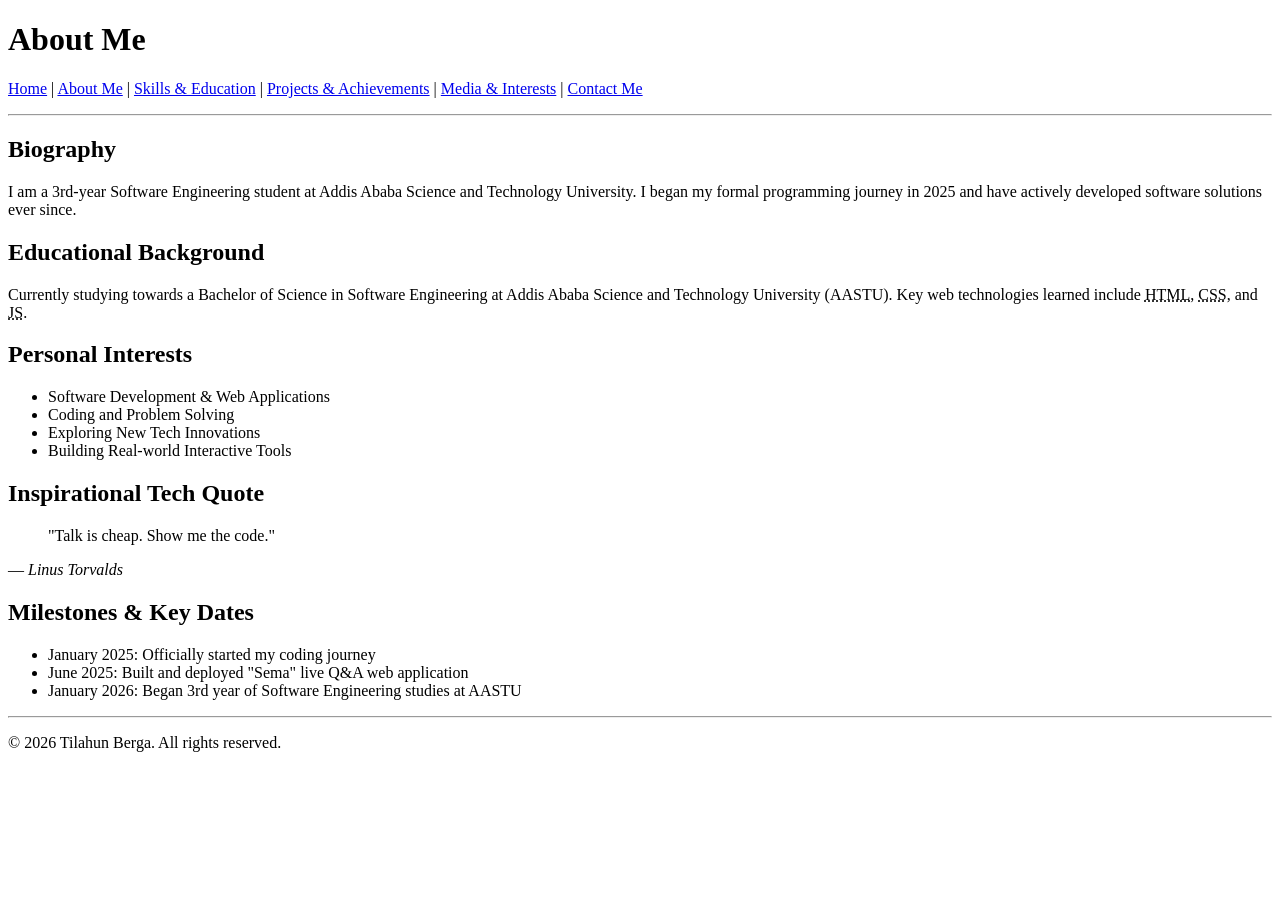
==== about.html @ 258931a9 "initial project upload" ====
<!DOCTYPE html>
<html lang="en">
<head>
    <meta charset="UTF-8">
    <meta name="viewport" content="width=device-width, initial-scale=1.0">
    <title>About Me - Tilahun Berga</title>
</head>
<body>
    <header>
        <h1>About Me</h1>
        <nav>
            <p>
                <a href="index.html">Home</a> |
                <a href="about.html">About Me</a> |
                <a href="skills.html">Skills &amp; Education</a> |
                <a href="projects.html">Projects &amp; Achievements</a> |
                <a href="media.html">Media &amp; Interests</a> |
                <a href="contact.html">Contact Me</a>
            </p>
        </nav>
    </header>

    <hr>

    <main>
        <article>
            <h2>Biography</h2>
            <p>I am a 3rd-year Software Engineering student at Addis Ababa Science and Technology University. I began my formal programming journey in <time datetime="2025">2025</time> and have actively developed software solutions ever since.</p>
        </article>

        <section>
            <h2>Educational Background</h2>
            <p>Currently studying towards a Bachelor of Science in Software Engineering at Addis Ababa Science and Technology University (AASTU). Key web technologies learned include <abbr title="HyperText Markup Language">HTML</abbr>, <abbr title="Cascading Style Sheets">CSS</abbr>, and <abbr title="JavaScript">JS</abbr>.</p>
        </section>

        <section>
            <h2>Personal Interests</h2>
            <ul>
                <li>Software Development &amp; Web Applications</li>
                <li>Coding and Problem Solving</li>
                <li>Exploring New Tech Innovations</li>
                <li>Building Real-world Interactive Tools</li>
            </ul>
        </section>

        <section>
            <h2>Inspirational Tech Quote</h2>
            <blockquote cite="https://www.brainyquote.com">
                "Talk is cheap. Show me the code."
            </blockquote>
            <p>— <cite>Linus Torvalds</cite></p>
        </section>

        <section>
            <h2>Milestones &amp; Key Dates</h2>
            <ul>
                <li><time datetime="2025-01-01">January 2025</time>: Officially started my coding journey</li>
                <li><time datetime="2025-06-15">June 2025</time>: Built and deployed "Sema" live Q&amp;A web application</li>
                <li><time datetime="2026-01-10">January 2026</time>: Began 3rd year of Software Engineering studies at AASTU</li>
            </ul>
        </section>
    </main>

    <hr>

    <footer>
        <p>&copy; 2026 Tilahun Berga. All rights reserved.</p>
    </footer>
</body>
</html>
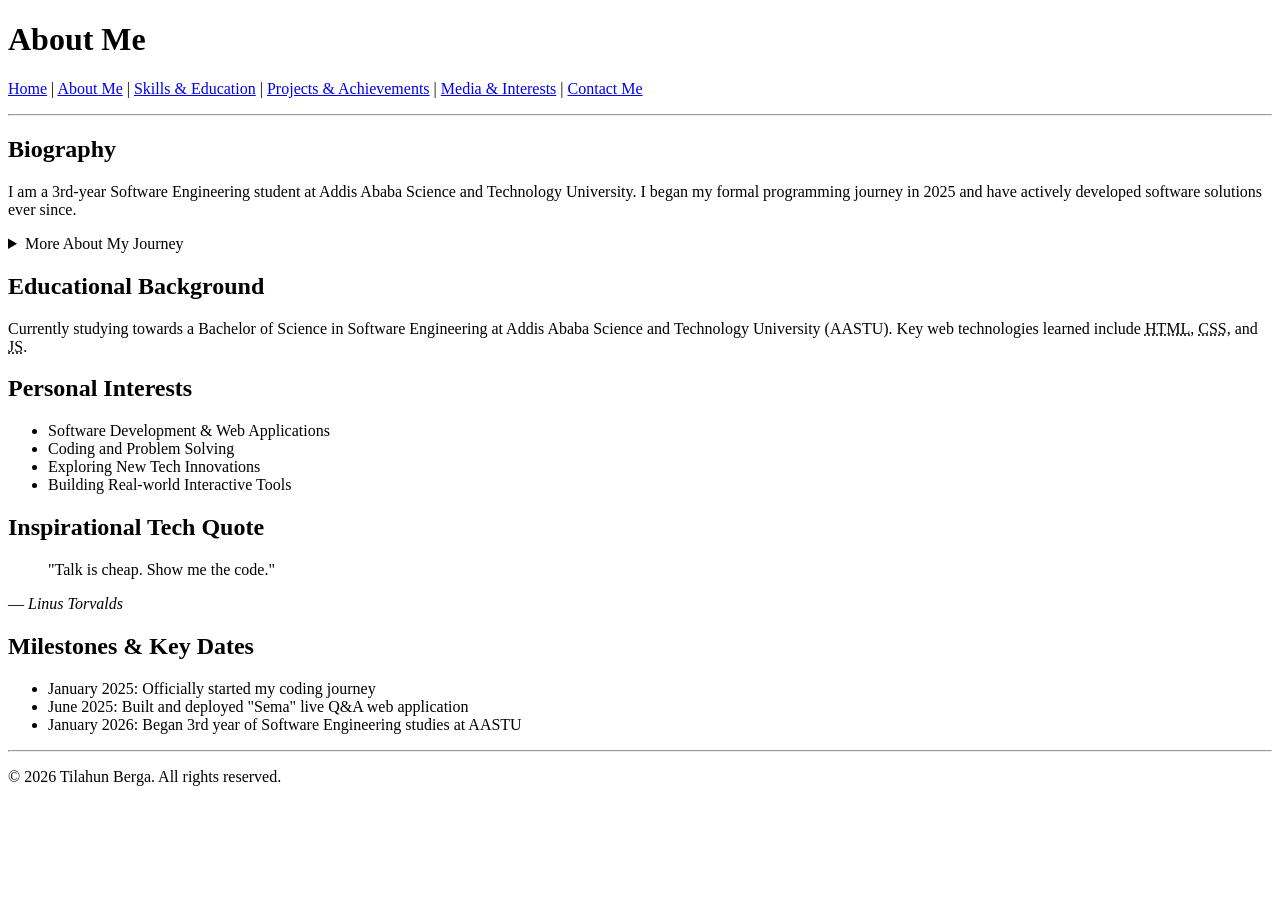
==== commit 3adc4bb0: "added the expandable part that reads more about my journey" ====
--- a/about.html
+++ b/about.html
@@ -26,6 +26,12 @@
         <article>
             <h2>Biography</h2>
             <p>I am a 3rd-year Software Engineering student at Addis Ababa Science and Technology University. I began my formal programming journey in <time datetime="2025">2025</time> and have actively developed software solutions ever since.</p>
+        
+        <details>
+            <summary>More About My Journey</summary>
+            <p>Throughout my academic career, I have been passionate about creating innovative software solutions that address real-world problems. My dedication to continuous learning and improvement has led me to explore various programming paradigms and technologies.</p>
+        </details>
+        
         </article>
 
         <section>
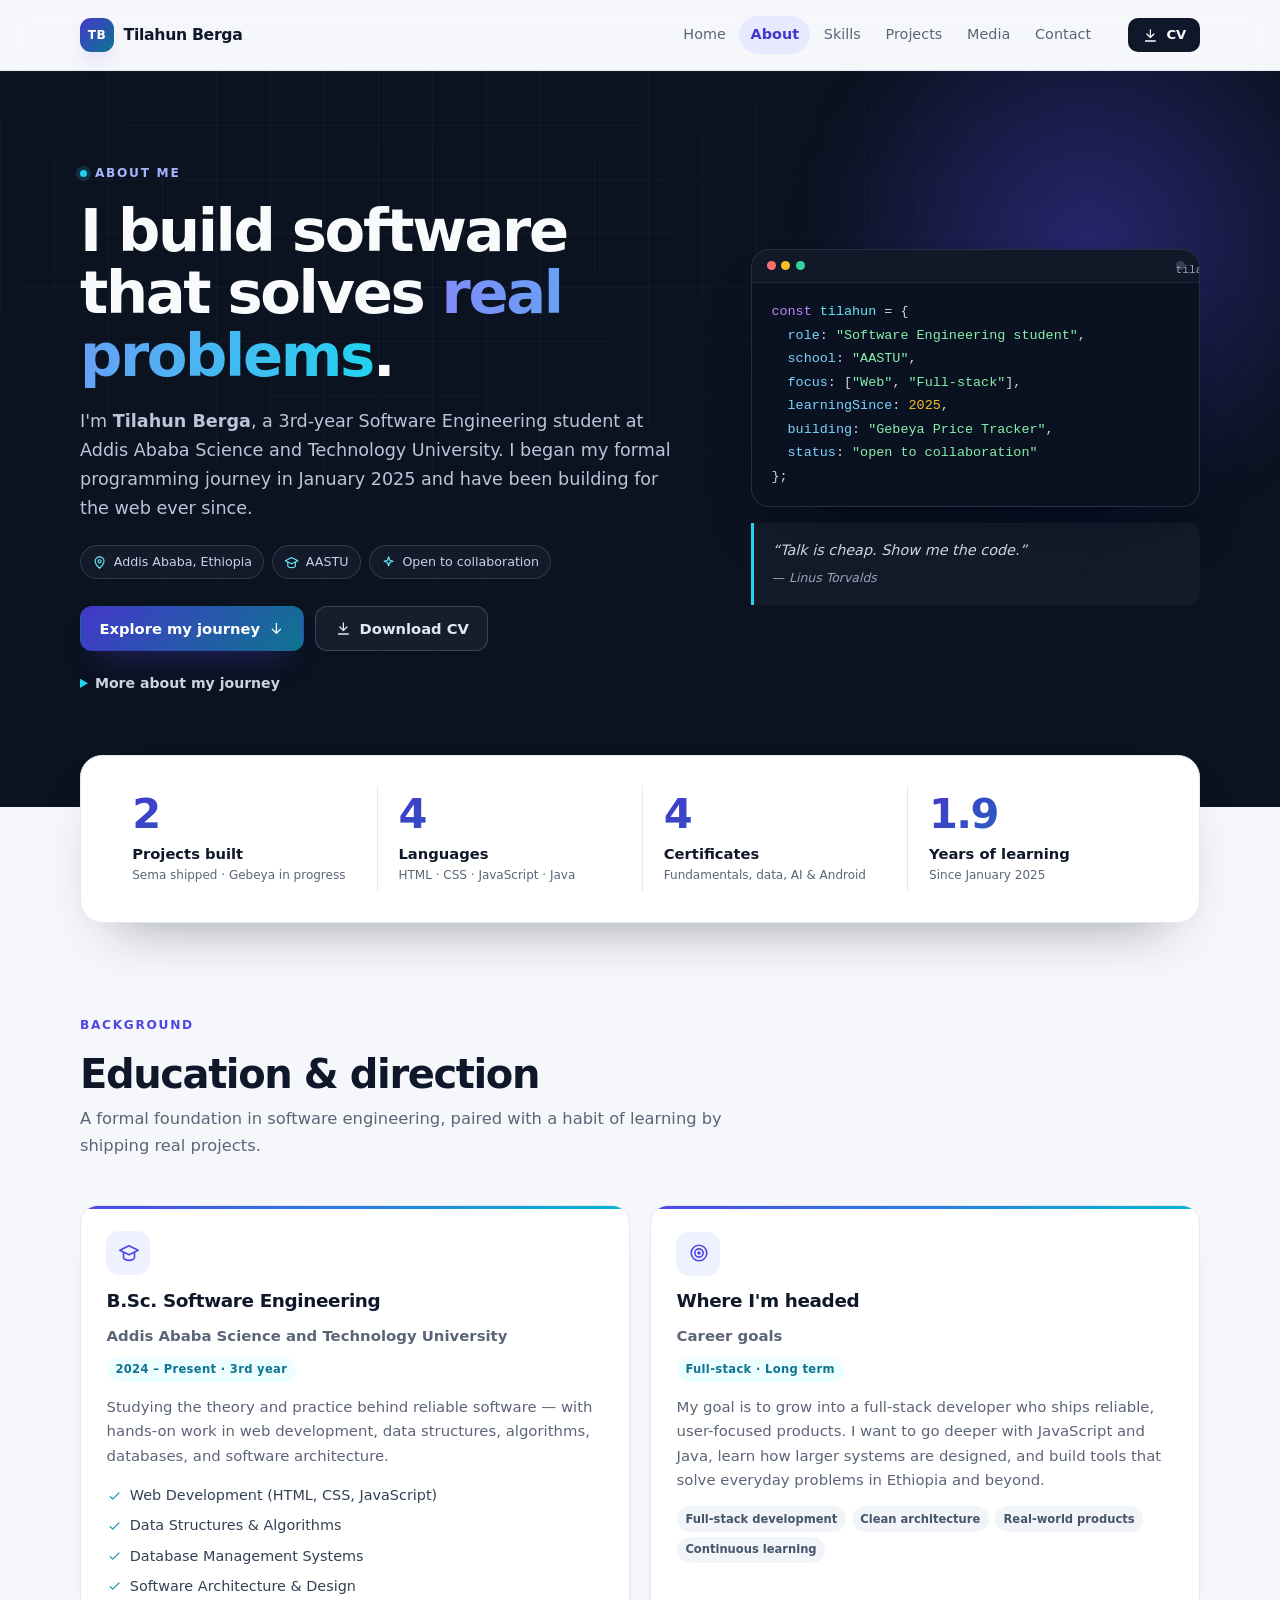
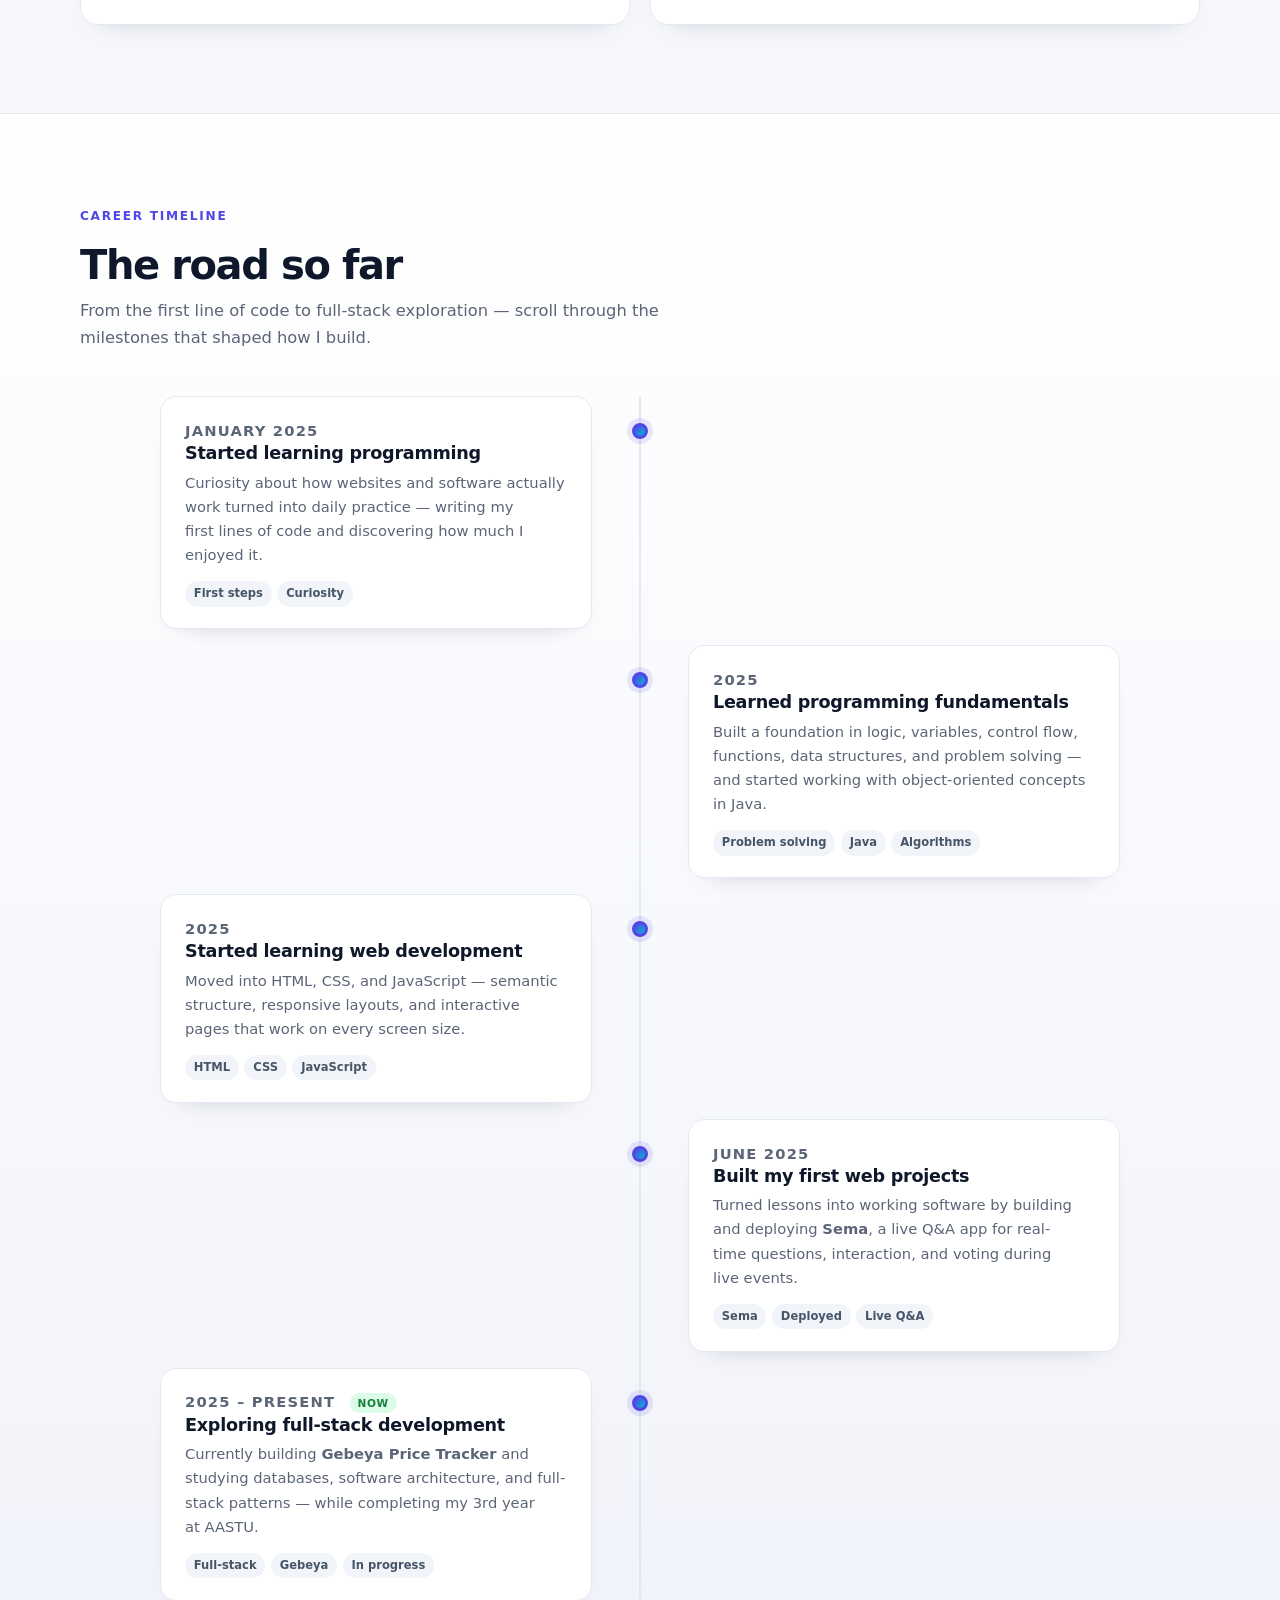
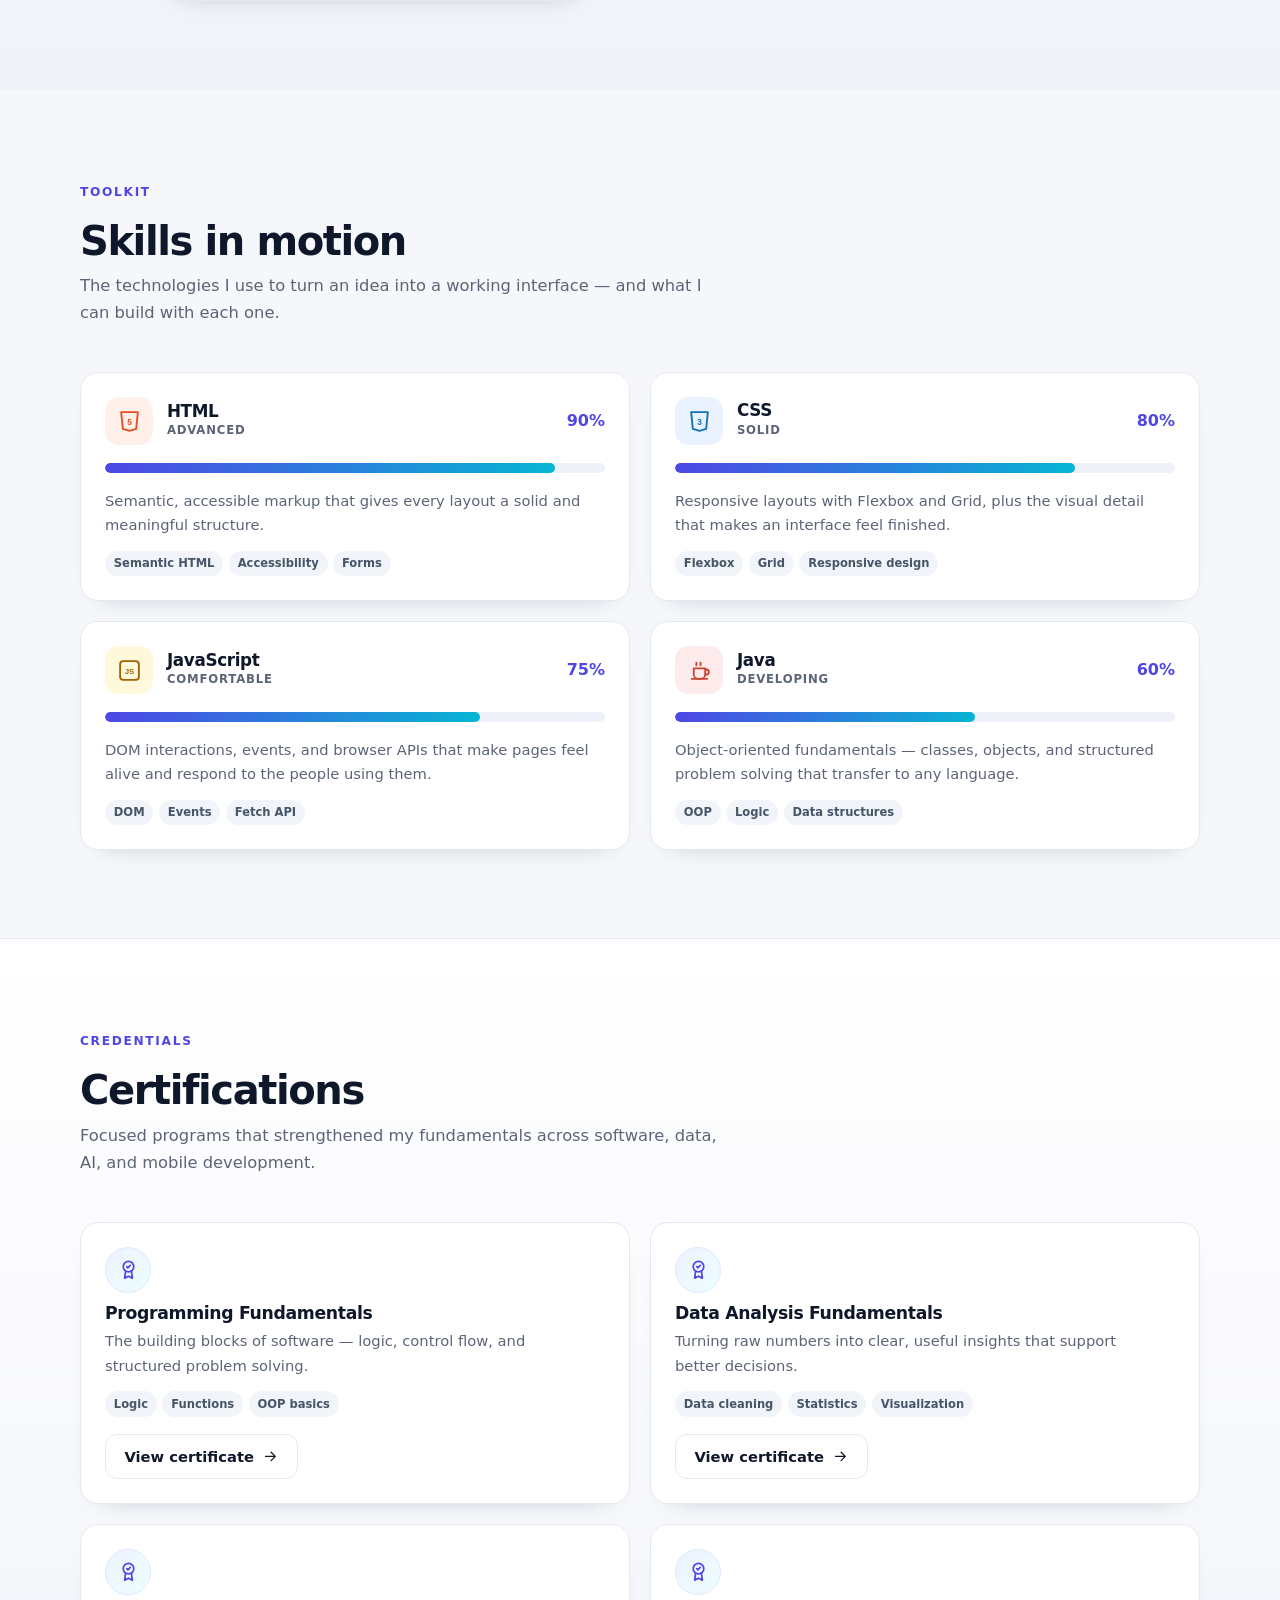
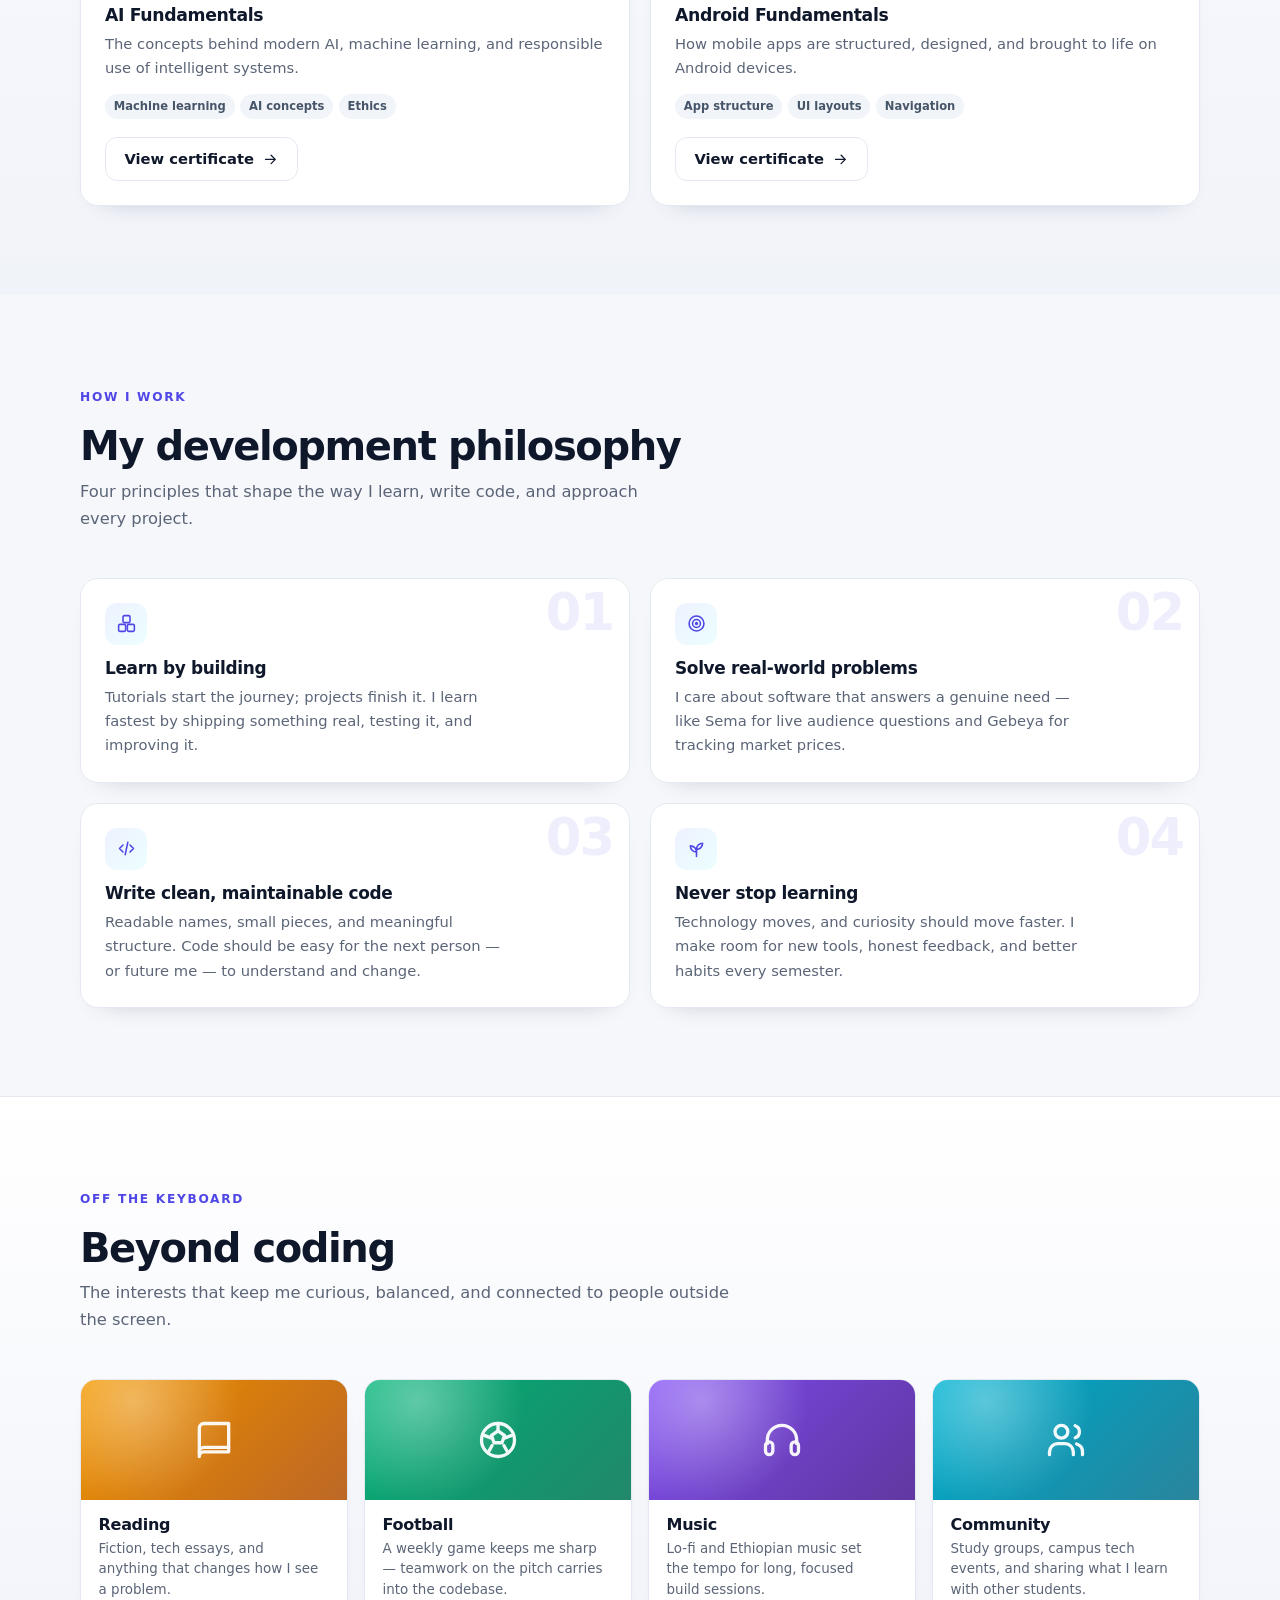
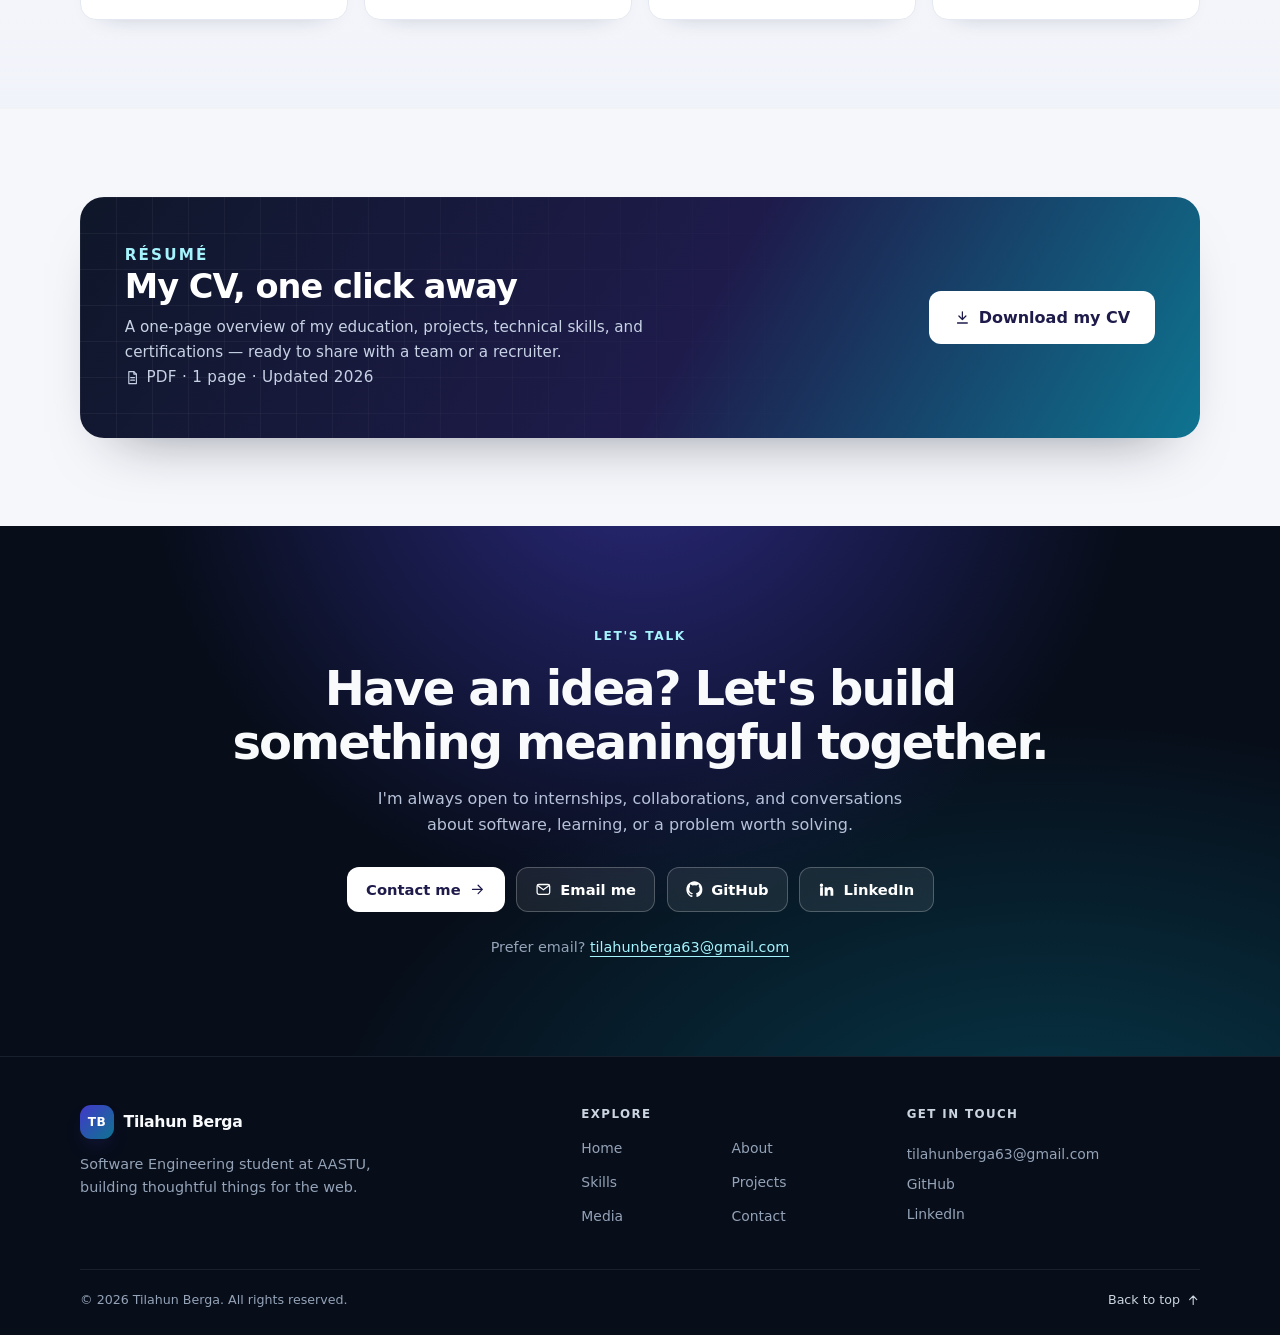
==== commit 76e32e44: "added the download resume" ====
--- a/about.html
+++ b/about.html
@@ -3,74 +3,864 @@
 <head>
     <meta charset="UTF-8">
     <meta name="viewport" content="width=device-width, initial-scale=1.0">
+    <meta name="description" content="About Tilahun Berga — a 3rd-year Software Engineering student at AASTU, web developer, and builder of practical software.">
+    <meta name="theme-color" content="#0b1220">
     <title>About Me - Tilahun Berga</title>
+    <link rel="icon" type="image/jpeg" href="favicon.jpg">
+    <link rel="stylesheet" href="about.css">
+    <script>document.documentElement.classList.add("js");</script>
+    <script src="about.js" defer></script>
 </head>
-<body>
-    <header>
-        <h1>About Me</h1>
-        <nav>
-            <p>
-                <a href="index.html">Home</a> |
-                <a href="about.html">About Me</a> |
-                <a href="skills.html">Skills &amp; Education</a> |
-                <a href="projects.html">Projects &amp; Achievements</a> |
-                <a href="media.html">Media &amp; Interests</a> |
-                <a href="contact.html">Contact Me</a>
+<body id="top">
+    <a class="skip-link" href="#main">Skip to content</a>
+
+    <!-- Icon sprite: keeps the page fast and works offline -->
+    <svg class="svg-sprite" aria-hidden="true" focusable="false" xmlns="http://www.w3.org/2000/svg">
+        <symbol id="i-arrow-right" viewBox="0 0 24 24"><path d="M5 12h14M13 6l6 6-6 6"/></symbol>
+        <symbol id="i-arrow-down" viewBox="0 0 24 24"><path d="M12 5v14M6 13l6 6 6-6"/></symbol>
+        <symbol id="i-arrow-up" viewBox="0 0 24 24"><path d="M12 19V5M6 11l6-6 6 6"/></symbol>
+        <symbol id="i-download" viewBox="0 0 24 24"><path d="M12 4v11M7 10l5 5 5-5M5 20h14"/></symbol>
+        <symbol id="i-close" viewBox="0 0 24 24"><path d="M6 6l12 12M18 6 6 18"/></symbol>
+        <symbol id="i-check" viewBox="0 0 24 24"><path d="m5 12 4 4L19 6"/></symbol>
+        <symbol id="i-pin" viewBox="0 0 24 24"><path d="M12 21s7-6 7-11a7 7 0 1 0-14 0c0 5 7 11 7 11Z"/><circle cx="12" cy="10" r="2.5"/></symbol>
+        <symbol id="i-cap" viewBox="0 0 24 24"><path d="m2 9 10-5 10 5-10 5L2 9Z"/><path d="M6 11.5V17c0 1.5 2.7 3 6 3s6-1.5 6-3v-5.5"/></symbol>
+        <symbol id="i-spark" viewBox="0 0 24 24"><path d="m12 3 1.8 5.2L19 10l-5.2 1.8L12 17l-1.8-5.2L5 10l5.2-1.8L12 3Z"/></symbol>
+        <symbol id="i-blocks" viewBox="0 0 24 24"><rect x="3" y="13" width="8" height="8" rx="1.5"/><rect x="13" y="13" width="8" height="8" rx="1.5"/><rect x="8" y="3" width="8" height="8" rx="1.5"/></symbol>
+        <symbol id="i-target" viewBox="0 0 24 24"><circle cx="12" cy="12" r="8.5"/><circle cx="12" cy="12" r="4.5"/><circle cx="12" cy="12" r="1" fill="currentColor"/></symbol>
+        <symbol id="i-code" viewBox="0 0 24 24"><path d="m8 8-4 4 4 4M16 8l4 4-4 4M13.5 5l-3 14"/></symbol>
+        <symbol id="i-sprout" viewBox="0 0 24 24"><path d="M12 21v-8"/><path d="M12 13c0-4 3-7 7-7 0 4-3 7-7 7Z"/><path d="M12 16C8 16 5 13 5 9c4 0 7 3 7 7Z"/></symbol>
+        <symbol id="i-seal" viewBox="0 0 24 24"><circle cx="12" cy="9" r="5.5"/><path d="m9 13.5-1 7.5 4-2 4 2-1-7.5"/><path d="m10.2 9 1.2 1.2 2.4-2.4"/></symbol>
+        <symbol id="i-mail" viewBox="0 0 24 24"><rect x="3" y="5" width="18" height="14" rx="2.5"/><path d="m3.8 6.5 8.2 6 8.2-6"/></symbol>
+        <symbol id="i-file" viewBox="0 0 24 24"><path d="M6 2.5h8l4 4V21.5H6V2.5Z"/><path d="M14 2.5v4h4"/><path d="M9 12h6M9 16h6"/></symbol>
+        <symbol id="i-external" viewBox="0 0 24 24"><path d="M14 3h7v7M21 3l-9 9"/><path d="M19 14v5a2 2 0 0 1-2 2H5a2 2 0 0 1-2-2V7a2 2 0 0 1 2-2h5"/></symbol>
+        <symbol id="i-github" viewBox="0 0 24 24"><path fill="currentColor" stroke="none" d="M12 .5C5.73.5.5 5.73.5 12c0 5.08 3.29 9.39 7.86 10.91.58.11.79-.25.79-.56 0-.28-.01-1.02-.02-2-3.2.7-3.88-1.54-3.88-1.54-.53-1.34-1.29-1.7-1.29-1.7-1.05-.72.08-.7.08-.7 1.17.08 1.78 1.2 1.78 1.2 1.03 1.77 2.7 1.26 3.36.96.1-.75.4-1.26.73-1.55-2.55-.29-5.23-1.28-5.23-5.7 0-1.26.45-2.29 1.19-3.1-.12-.29-.52-1.46.11-3.05 0 0 .97-.31 3.18 1.18a11.1 11.1 0 0 1 5.8 0c2.2-1.49 3.17-1.18 3.17-1.18.63 1.59.23 2.76.11 3.05.74.81 1.19 1.84 1.19 3.1 0 4.43-2.69 5.4-5.25 5.69.41.36.78 1.06.78 2.14 0 1.55-.01 2.79-.01 3.17 0 .31.21.68.8.56A11.51 11.51 0 0 0 23.5 12C23.5 5.73 18.27.5 12 .5Z"/></symbol>
+        <symbol id="i-linkedin" viewBox="0 0 24 24"><path fill="currentColor" stroke="none" d="M4.98 3.5a2.5 2.5 0 1 1 0 5 2.5 2.5 0 0 1 0-5ZM3 9h4v12H3V9Zm6.5 0h3.8v1.65h.05c.53-.95 1.83-1.95 3.76-1.95 4.02 0 4.76 2.5 4.76 5.76V21h-4v-5.5c0-1.31-.02-3-1.9-3-1.9 0-2.19 1.43-2.19 2.9V21H9.5V9Z"/></symbol>
+        <symbol id="i-html" viewBox="0 0 24 24"><path d="M4 3h16l-1.6 16L12 21l-6.4-2L4 3Z"/><text x="12" y="15.5" text-anchor="middle" font-family="Segoe UI, Arial, sans-serif" font-size="8" font-weight="700" fill="currentColor" stroke="none">5</text></symbol>
+        <symbol id="i-css" viewBox="0 0 24 24"><path d="M4 3h16l-1.6 16L12 21l-6.4-2L4 3Z"/><text x="12" y="15.5" text-anchor="middle" font-family="Segoe UI, Arial, sans-serif" font-size="8" font-weight="700" fill="currentColor" stroke="none">3</text></symbol>
+        <symbol id="i-js" viewBox="0 0 24 24"><rect x="3" y="3" width="18" height="18" rx="3"/><text x="12" y="15.8" text-anchor="middle" font-family="Segoe UI, Arial, sans-serif" font-size="7.5" font-weight="700" fill="currentColor" stroke="none">JS</text></symbol>
+        <symbol id="i-java" viewBox="0 0 24 24"><path d="M6.5 10h11v5.5a4.5 4.5 0 0 1-4.5 4.5h-2a4.5 4.5 0 0 1-4.5-4.5V10Z"/><path d="M17.5 11h1a2.5 2.5 0 0 1 0 5h-1"/><path d="M9 7c-.6-.9.6-1.4 0-2.5M13 7c-.6-.9.6-1.4 0-2.5"/><path d="M4.5 20h15"/></symbol>
+        <symbol id="i-book" viewBox="0 0 24 24"><path d="M4 5.5A2.5 2.5 0 0 1 6.5 3H20v15.5H6.5A2.5 2.5 0 0 0 4 21V5.5Z"/><path d="M4 18.5A2.5 2.5 0 0 1 6.5 16H20"/></symbol>
+        <symbol id="i-ball" viewBox="0 0 24 24"><circle cx="12" cy="12" r="9"/><path d="m12 7 3.5 2.5-1.3 4h-4.4l-1.3-4L12 7Z"/><path d="M12 3v4M4.5 9.5 8.5 11M19.5 9.5 15.5 11M6.5 19l2.3-4M17.5 19l-2.3-4"/></symbol>
+        <symbol id="i-music" viewBox="0 0 24 24"><path d="M4 14v-2a8 8 0 0 1 16 0v2"/><rect x="3" y="13" width="4" height="7" rx="2"/><rect x="17" y="13" width="4" height="7" rx="2"/></symbol>
+        <symbol id="i-users" viewBox="0 0 24 24"><path d="M16 20v-1.5A4.5 4.5 0 0 0 11.5 14h-4A4.5 4.5 0 0 0 3 18.5V20"/><circle cx="9.5" cy="7.5" r="3.5"/><path d="M17 4.2a3.5 3.5 0 0 1 0 6.6M21 20v-1.5a4.5 4.5 0 0 0-3.2-4.3"/></symbol>
+    </svg>
+
+    <header class="site-header">
+        <div class="shell header-bar">
+            <a class="brand" href="index.html" aria-label="Tilahun Berga — home">
+                <span class="brand-mark" aria-hidden="true">TB</span>
+                <span class="brand-text">Tilahun Berga</span>
+            </a>
+
+            <nav class="site-nav" aria-label="Main navigation">
+                <ul>
+                    <li><a href="index.html">Home</a></li>
+                    <li><a href="about.html" aria-current="page">About</a></li>
+                    <li><a href="skills.html">Skills</a></li>
+                    <li><a href="projects.html">Projects</a></li>
+                    <li><a href="media.html">Media</a></li>
+                    <li><a href="contact.html">Contact</a></li>
+                </ul>
+            </nav>
+
+            <a class="btn btn-dark btn-sm header-cta" href="docs/Tilahun_Berga_CV.pdf" download="Tilahun_Berga_CV.pdf">
+                <svg class="icon" aria-hidden="true"><use href="#i-download"></use></svg>
+                CV
+            </a>
+        </div>
+    </header>
+
+    <main id="main">
+        <!-- ==================================================================
+             1. Hero / introduction
+             ================================================================== -->
+        <section class="hero" aria-labelledby="about-title">
+            <div class="shell hero-grid">
+                <div class="hero-copy">
+                    <p class="eyebrow"><span class="eyebrow-dot" aria-hidden="true"></span> About me</p>
+                    <h1 id="about-title">I build software that solves <span class="text-gradient">real problems</span>.</h1>
+                    <p class="hero-lede">
+                        I'm <strong>Tilahun Berga</strong>, a 3rd-year Software Engineering student at
+                        Addis Ababa Science and Technology University. I began my formal programming
+                        journey in <time datetime="2025-01">January 2025</time> and have been building
+                        for the web ever since.
+                    </p>
+
+                    <ul class="hero-meta">
+                        <li><svg class="icon" aria-hidden="true"><use href="#i-pin"></use></svg> Addis Ababa, Ethiopia</li>
+                        <li><svg class="icon" aria-hidden="true"><use href="#i-cap"></use></svg> AASTU</li>
+                        <li><svg class="icon" aria-hidden="true"><use href="#i-spark"></use></svg> Open to collaboration</li>
+                    </ul>
+
+                    <div class="hero-actions">
+                        <a class="btn btn-primary" href="#journey">
+                            Explore my journey
+                            <svg class="icon" aria-hidden="true"><use href="#i-arrow-down"></use></svg>
+                        </a>
+                        <a class="btn btn-ghost" href="docs/Tilahun_Berga_CV.pdf" download="Tilahun_Berga_CV.pdf">
+                            <svg class="icon" aria-hidden="true"><use href="#i-download"></use></svg>
+                            Download CV
+                        </a>
+                    </div>
+
+                    <details class="bio-more">
+                        <summary>More about my journey</summary>
+                        <p>
+                            Throughout my academic career, I have been passionate about creating
+                            innovative software solutions that address real-world problems. My
+                            dedication to continuous learning has led me to explore different
+                            programming paradigms, web technologies, and ways of turning ideas into
+                            working products.
+                        </p>
+                    </details>
+                </div>
+
+                <aside class="hero-card" aria-label="Quick developer profile">
+                    <div class="code-window">
+                        <div class="code-bar" aria-hidden="true">
+                            <span></span><span></span><span></span>
+                            <span class="code-file">tilahun.dev</span>
+                        </div>
+                        <pre class="code" aria-label="Developer profile written as code"><code><span class="c-key">const</span> <span class="c-var">tilahun</span> = {
+  <span class="c-prop">role</span>: <span class="c-str">"Software Engineering student"</span>,
+  <span class="c-prop">school</span>: <span class="c-str">"AASTU"</span>,
+  <span class="c-prop">focus</span>: [<span class="c-str">"Web"</span>, <span class="c-str">"Full-stack"</span>],
+  <span class="c-prop">learningSince</span>: <span class="c-num">2025</span>,
+  <span class="c-prop">building</span>: <span class="c-str">"Gebeya Price Tracker"</span>,
+  <span class="c-prop">status</span>: <span class="c-str">"open to collaboration"</span>
+};</code></pre>
+                    </div>
+
+                    <blockquote class="hero-quote">
+                        <p>“Talk is cheap. Show me the code.”</p>
+                        <footer>— <cite>Linus Torvalds</cite></footer>
+                    </blockquote>
+                </aside>
+            </div>
+        </section>
+
+        <!-- ==================================================================
+             5. Personal statistics dashboard
+             ================================================================== -->
+        <section class="stats-section" aria-labelledby="stats-title">
+            <div class="shell">
+                <h2 class="sr-only" id="stats-title">Personal statistics</h2>
+                <ul class="stats reveal">
+                    <li class="stat">
+                        <p class="stat-value"><span data-count="2">2</span></p>
+                        <p class="stat-label">Projects built</p>
+                        <p class="stat-note">Sema shipped · Gebeya in progress</p>
+                    </li>
+                    <li class="stat">
+                        <p class="stat-value"><span data-count="4">4</span></p>
+                        <p class="stat-label">Languages</p>
+                        <p class="stat-note">HTML · CSS · JavaScript · Java</p>
+                    </li>
+                    <li class="stat">
+                        <p class="stat-value"><span data-count="4">4</span></p>
+                        <p class="stat-label">Certificates</p>
+                        <p class="stat-note">Fundamentals, data, AI &amp; Android</p>
+                    </li>
+                    <li class="stat">
+                        <p class="stat-value"><span data-count="1.9" data-decimals="1" data-since="2025-01-01">1.9</span></p>
+                        <p class="stat-label">Years of learning</p>
+                        <p class="stat-note">Since January 2025</p>
+                    </li>
+                </ul>
+            </div>
+        </section>
+
+        <!-- ==================================================================
+             Education & career direction
+             ================================================================== -->
+        <section class="section" id="background" aria-labelledby="background-title">
+            <div class="shell">
+                <header class="section-head">
+                    <p class="eyebrow">Background</p>
+                    <h2 id="background-title">Education &amp; direction</h2>
+                    <p class="lede">
+                        A formal foundation in software engineering, paired with a habit of
+                        learning by shipping real projects.
+                    </p>
+                </header>
+
+                <div class="background-grid stagger">
+                    <article class="info-card reveal">
+                        <span class="info-icon" aria-hidden="true">
+                            <svg class="icon"><use href="#i-cap"></use></svg>
+                        </span>
+                        <h3>B.Sc. Software Engineering</h3>
+                        <p class="info-sub">Addis Ababa Science and Technology University</p>
+                        <span class="info-dates">2024 – Present · 3rd year</span>
+                        <p>
+                            Studying the theory and practice behind reliable software — with
+                            hands-on work in web development, data structures, algorithms,
+                            databases, and software architecture.
+                        </p>
+                        <ul class="info-list">
+                            <li><svg class="icon" aria-hidden="true"><use href="#i-check"></use></svg> Web Development (HTML, CSS, JavaScript)</li>
+                            <li><svg class="icon" aria-hidden="true"><use href="#i-check"></use></svg> Data Structures &amp; Algorithms</li>
+                            <li><svg class="icon" aria-hidden="true"><use href="#i-check"></use></svg> Database Management Systems</li>
+                            <li><svg class="icon" aria-hidden="true"><use href="#i-check"></use></svg> Software Architecture &amp; Design</li>
+                        </ul>
+                    </article>
+
+                    <article class="info-card reveal">
+                        <span class="info-icon" aria-hidden="true">
+                            <svg class="icon"><use href="#i-target"></use></svg>
+                        </span>
+                        <h3>Where I'm headed</h3>
+                        <p class="info-sub">Career goals</p>
+                        <span class="info-dates">Full-stack · Long term</span>
+                        <p>
+                            My goal is to grow into a full-stack developer who ships reliable,
+                            user-focused products. I want to go deeper with JavaScript and Java,
+                            learn how larger systems are designed, and build tools that solve
+                            everyday problems in Ethiopia and beyond.
+                        </p>
+                        <ul class="tag-list">
+                            <li>Full-stack development</li>
+                            <li>Clean architecture</li>
+                            <li>Real-world products</li>
+                            <li>Continuous learning</li>
+                        </ul>
+                    </article>
+                </div>
+            </div>
+        </section>
+
+        <!-- ==================================================================
+             2. Interactive career timeline
+             ================================================================== -->
+        <section class="section section-tint" id="journey" aria-labelledby="journey-title">
+            <div class="shell">
+                <header class="section-head">
+                    <p class="eyebrow">Career timeline</p>
+                    <h2 id="journey-title">The road so far</h2>
+                    <p class="lede">
+                        From the first line of code to full-stack exploration — scroll through
+                        the milestones that shaped how I build.
+                    </p>
+                </header>
+
+                <div class="timeline">
+                    <div class="timeline-rail" aria-hidden="true">
+                        <span class="timeline-progress"></span>
+                    </div>
+
+                    <ol class="timeline-list">
+                        <li class="timeline-item reveal">
+                            <span class="timeline-dot" aria-hidden="true"></span>
+                            <div class="timeline-card">
+                                <p class="timeline-date"><time datetime="2025-01">January 2025</time></p>
+                                <h3>Started learning programming</h3>
+                                <p>
+                                    Curiosity about how websites and software actually work turned
+                                    into daily practice — writing my first lines of code and
+                                    discovering how much I enjoyed it.
+                                </p>
+                                <ul class="tag-list">
+                                    <li>First steps</li>
+                                    <li>Curiosity</li>
+                                </ul>
+                            </div>
+                        </li>
+
+                        <li class="timeline-item reveal">
+                            <span class="timeline-dot" aria-hidden="true"></span>
+                            <div class="timeline-card">
+                                <p class="timeline-date"><time datetime="2025">2025</time></p>
+                                <h3>Learned programming fundamentals</h3>
+                                <p>
+                                    Built a foundation in logic, variables, control flow, functions,
+                                    data structures, and problem solving — and started working with
+                                    object-oriented concepts in Java.
+                                </p>
+                                <ul class="tag-list">
+                                    <li>Problem solving</li>
+                                    <li>Java</li>
+                                    <li>Algorithms</li>
+                                </ul>
+                            </div>
+                        </li>
+
+                        <li class="timeline-item reveal">
+                            <span class="timeline-dot" aria-hidden="true"></span>
+                            <div class="timeline-card">
+                                <p class="timeline-date"><time datetime="2025">2025</time></p>
+                                <h3>Started learning web development</h3>
+                                <p>
+                                    Moved into HTML, CSS, and JavaScript — semantic structure,
+                                    responsive layouts, and interactive pages that work on every
+                                    screen size.
+                                </p>
+                                <ul class="tag-list">
+                                    <li>HTML</li>
+                                    <li>CSS</li>
+                                    <li>JavaScript</li>
+                                </ul>
+                            </div>
+                        </li>
+
+                        <li class="timeline-item reveal">
+                            <span class="timeline-dot" aria-hidden="true"></span>
+                            <div class="timeline-card">
+                                <p class="timeline-date"><time datetime="2025-06">June 2025</time></p>
+                                <h3>Built my first web projects</h3>
+                                <p>
+                                    Turned lessons into working software by building and deploying
+                                    <strong>Sema</strong>, a live Q&amp;A app for real-time questions,
+                                    interaction, and voting during live events.
+                                </p>
+                                <ul class="tag-list">
+                                    <li>Sema</li>
+                                    <li>Deployed</li>
+                                    <li>Live Q&amp;A</li>
+                                </ul>
+                            </div>
+                        </li>
+
+                        <li class="timeline-item reveal">
+                            <span class="timeline-dot" aria-hidden="true"></span>
+                            <div class="timeline-card">
+                                <p class="timeline-date">2025 – Present <span class="timeline-badge">Now</span></p>
+                                <h3>Exploring full-stack development</h3>
+                                <p>
+                                    Currently building <strong>Gebeya Price Tracker</strong> and
+                                    studying databases, software architecture, and full-stack
+                                    patterns — while completing my 3rd year at AASTU.
+                                </p>
+                                <ul class="tag-list">
+                                    <li>Full-stack</li>
+                                    <li>Gebeya</li>
+                                    <li>In progress</li>
+                                </ul>
+                            </div>
+                        </li>
+                    </ol>
+                </div>
+            </div>
+        </section>
+
+        <!-- ==================================================================
+             3. Animated skill cards
+             ================================================================== -->
+        <section class="section" id="skills" aria-labelledby="skills-title">
+            <div class="shell">
+                <header class="section-head">
+                    <p class="eyebrow">Toolkit</p>
+                    <h2 id="skills-title">Skills in motion</h2>
+                    <p class="lede">
+                        The technologies I use to turn an idea into a working interface —
+                        and what I can build with each one.
+                    </p>
+                </header>
+
+                <div class="skill-grid stagger">
+                    <article class="skill-card reveal" style="--level: 90%;">
+                        <div class="skill-top">
+                            <span class="skill-icon skill-icon-html" aria-hidden="true">
+                                <svg class="icon"><use href="#i-html"></use></svg>
+                            </span>
+                            <div>
+                                <h3>HTML</h3>
+                                <p class="skill-level">Advanced</p>
+                            </div>
+                            <span class="skill-percent">90%</span>
+                        </div>
+                        <div class="skill-track" role="progressbar" aria-label="HTML proficiency" aria-valuemin="0" aria-valuemax="100" aria-valuenow="90">
+                            <span class="skill-fill"></span>
+                        </div>
+                        <p class="skill-desc">
+                            Semantic, accessible markup that gives every layout a solid and
+                            meaningful structure.
+                        </p>
+                        <ul class="tag-list">
+                            <li>Semantic HTML</li>
+                            <li>Accessibility</li>
+                            <li>Forms</li>
+                        </ul>
+                    </article>
+
+                    <article class="skill-card reveal" style="--level: 80%;">
+                        <div class="skill-top">
+                            <span class="skill-icon skill-icon-css" aria-hidden="true">
+                                <svg class="icon"><use href="#i-css"></use></svg>
+                            </span>
+                            <div>
+                                <h3>CSS</h3>
+                                <p class="skill-level">Solid</p>
+                            </div>
+                            <span class="skill-percent">80%</span>
+                        </div>
+                        <div class="skill-track" role="progressbar" aria-label="CSS proficiency" aria-valuemin="0" aria-valuemax="100" aria-valuenow="80">
+                            <span class="skill-fill"></span>
+                        </div>
+                        <p class="skill-desc">
+                            Responsive layouts with Flexbox and Grid, plus the visual detail that
+                            makes an interface feel finished.
+                        </p>
+                        <ul class="tag-list">
+                            <li>Flexbox</li>
+                            <li>Grid</li>
+                            <li>Responsive design</li>
+                        </ul>
+                    </article>
+
+                    <article class="skill-card reveal" style="--level: 75%;">
+                        <div class="skill-top">
+                            <span class="skill-icon skill-icon-js" aria-hidden="true">
+                                <svg class="icon"><use href="#i-js"></use></svg>
+                            </span>
+                            <div>
+                                <h3>JavaScript</h3>
+                                <p class="skill-level">Comfortable</p>
+                            </div>
+                            <span class="skill-percent">75%</span>
+                        </div>
+                        <div class="skill-track" role="progressbar" aria-label="JavaScript proficiency" aria-valuemin="0" aria-valuemax="100" aria-valuenow="75">
+                            <span class="skill-fill"></span>
+                        </div>
+                        <p class="skill-desc">
+                            DOM interactions, events, and browser APIs that make pages feel alive
+                            and respond to the people using them.
+                        </p>
+                        <ul class="tag-list">
+                            <li>DOM</li>
+                            <li>Events</li>
+                            <li>Fetch API</li>
+                        </ul>
+                    </article>
+
+                    <article class="skill-card reveal" style="--level: 60%;">
+                        <div class="skill-top">
+                            <span class="skill-icon skill-icon-java" aria-hidden="true">
+                                <svg class="icon"><use href="#i-java"></use></svg>
+                            </span>
+                            <div>
+                                <h3>Java</h3>
+                                <p class="skill-level">Developing</p>
+                            </div>
+                            <span class="skill-percent">60%</span>
+                        </div>
+                        <div class="skill-track" role="progressbar" aria-label="Java proficiency" aria-valuemin="0" aria-valuemax="100" aria-valuenow="60">
+                            <span class="skill-fill"></span>
+                        </div>
+                        <p class="skill-desc">
+                            Object-oriented fundamentals — classes, objects, and structured
+                            problem solving that transfer to any language.
+                        </p>
+                        <ul class="tag-list">
+                            <li>OOP</li>
+                            <li>Logic</li>
+                            <li>Data structures</li>
+                        </ul>
+                    </article>
+                </div>
+            </div>
+        </section>
+
+        <!-- ==================================================================
+             4. Certifications showcase
+             ================================================================== -->
+        <section class="section section-tint" id="certifications" aria-labelledby="certifications-title">
+            <div class="shell">
+                <header class="section-head">
+                    <p class="eyebrow">Credentials</p>
+                    <h2 id="certifications-title">Certifications</h2>
+                    <p class="lede">
+                        Focused programs that strengthened my fundamentals across software,
+                        data, AI, and mobile development.
+                    </p>
+                </header>
+
+                <!-- Tip: to link a real PDF, add data-pdf="certificates/your-file.pdf" to a button below. -->
+                <div class="cert-grid stagger">
+                    <article class="cert-card reveal">
+                        <span class="cert-icon" aria-hidden="true">
+                            <svg class="icon"><use href="#i-seal"></use></svg>
+                        </span>
+                        <h3>Programming Fundamentals</h3>
+                        <p>The building blocks of software — logic, control flow, and structured problem solving.</p>
+                        <ul class="tag-list">
+                            <li>Logic</li>
+                            <li>Functions</li>
+                            <li>OOP basics</li>
+                        </ul>
+                        <button class="btn btn-outline cert-btn" type="button" data-cert="cert-programming" aria-haspopup="dialog" aria-controls="cert-dialog">
+                            View certificate
+                            <svg class="icon" aria-hidden="true"><use href="#i-arrow-right"></use></svg>
+                        </button>
+                    </article>
+
+                    <article class="cert-card reveal">
+                        <span class="cert-icon" aria-hidden="true">
+                            <svg class="icon"><use href="#i-seal"></use></svg>
+                        </span>
+                        <h3>Data Analysis Fundamentals</h3>
+                        <p>Turning raw numbers into clear, useful insights that support better decisions.</p>
+                        <ul class="tag-list">
+                            <li>Data cleaning</li>
+                            <li>Statistics</li>
+                            <li>Visualization</li>
+                        </ul>
+                        <button class="btn btn-outline cert-btn" type="button" data-cert="cert-data" aria-haspopup="dialog" aria-controls="cert-dialog">
+                            View certificate
+                            <svg class="icon" aria-hidden="true"><use href="#i-arrow-right"></use></svg>
+                        </button>
+                    </article>
+
+                    <article class="cert-card reveal">
+                        <span class="cert-icon" aria-hidden="true">
+                            <svg class="icon"><use href="#i-seal"></use></svg>
+                        </span>
+                        <h3>AI Fundamentals</h3>
+                        <p>The concepts behind modern AI, machine learning, and responsible use of intelligent systems.</p>
+                        <ul class="tag-list">
+                            <li>Machine learning</li>
+                            <li>AI concepts</li>
+                            <li>Ethics</li>
+                        </ul>
+                        <button class="btn btn-outline cert-btn" type="button" data-cert="cert-ai" aria-haspopup="dialog" aria-controls="cert-dialog">
+                            View certificate
+                            <svg class="icon" aria-hidden="true"><use href="#i-arrow-right"></use></svg>
+                        </button>
+                    </article>
+
+                    <article class="cert-card reveal">
+                        <span class="cert-icon" aria-hidden="true">
+                            <svg class="icon"><use href="#i-seal"></use></svg>
+                        </span>
+                        <h3>Android Fundamentals</h3>
+                        <p>How mobile apps are structured, designed, and brought to life on Android devices.</p>
+                        <ul class="tag-list">
+                            <li>App structure</li>
+                            <li>UI layouts</li>
+                            <li>Navigation</li>
+                        </ul>
+                        <button class="btn btn-outline cert-btn" type="button" data-cert="cert-android" aria-haspopup="dialog" aria-controls="cert-dialog">
+                            View certificate
+                            <svg class="icon" aria-hidden="true"><use href="#i-arrow-right"></use></svg>
+                        </button>
+                    </article>
+                </div>
+            </div>
+        </section>
+
+        <!-- ==================================================================
+             5. Development philosophy
+             ================================================================== -->
+        <section class="section" id="philosophy" aria-labelledby="philosophy-title">
+            <div class="shell">
+                <header class="section-head">
+                    <p class="eyebrow">How I work</p>
+                    <h2 id="philosophy-title">My development philosophy</h2>
+                    <p class="lede">
+                        Four principles that shape the way I learn, write code, and approach
+                        every project.
+                    </p>
+                </header>
+
+                <div class="philosophy-grid stagger">
+                    <article class="principle reveal">
+                        <span class="principle-num" aria-hidden="true">01</span>
+                        <span class="principle-icon" aria-hidden="true">
+                            <svg class="icon"><use href="#i-blocks"></use></svg>
+                        </span>
+                        <h3>Learn by building</h3>
+                        <p>
+                            Tutorials start the journey; projects finish it. I learn fastest by
+                            shipping something real, testing it, and improving it.
+                        </p>
+                    </article>
+
+                    <article class="principle reveal">
+                        <span class="principle-num" aria-hidden="true">02</span>
+                        <span class="principle-icon" aria-hidden="true">
+                            <svg class="icon"><use href="#i-target"></use></svg>
+                        </span>
+                        <h3>Solve real-world problems</h3>
+                        <p>
+                            I care about software that answers a genuine need — like Sema for
+                            live audience questions and Gebeya for tracking market prices.
+                        </p>
+                    </article>
+
+                    <article class="principle reveal">
+                        <span class="principle-num" aria-hidden="true">03</span>
+                        <span class="principle-icon" aria-hidden="true">
+                            <svg class="icon"><use href="#i-code"></use></svg>
+                        </span>
+                        <h3>Write clean, maintainable code</h3>
+                        <p>
+                            Readable names, small pieces, and meaningful structure. Code should
+                            be easy for the next person — or future me — to understand and change.
+                        </p>
+                    </article>
+
+                    <article class="principle reveal">
+                        <span class="principle-num" aria-hidden="true">04</span>
+                        <span class="principle-icon" aria-hidden="true">
+                            <svg class="icon"><use href="#i-sprout"></use></svg>
+                        </span>
+                        <h3>Never stop learning</h3>
+                        <p>
+                            Technology moves, and curiosity should move faster. I make room for
+                            new tools, honest feedback, and better habits every semester.
+                        </p>
+                    </article>
+                </div>
+            </div>
+        </section>
+
+        <!-- ==================================================================
+             6. Beyond coding
+             ================================================================== -->
+        <section class="section section-tint" id="beyond" aria-labelledby="beyond-title">
+            <div class="shell">
+                <header class="section-head">
+                    <p class="eyebrow">Off the keyboard</p>
+                    <h2 id="beyond-title">Beyond coding</h2>
+                    <p class="lede">
+                        The interests that keep me curious, balanced, and connected to people
+                        outside the screen.
+                    </p>
+                </header>
+
+                <!-- Replace these four cards with your own hobbies and photos whenever you like. -->
+                <div class="hobby-grid stagger">
+                    <article class="hobby-card reveal">
+                        <div class="hobby-art art-read" aria-hidden="true">
+                            <svg class="icon"><use href="#i-book"></use></svg>
+                        </div>
+                        <div class="hobby-body">
+                            <h3>Reading</h3>
+                            <p>Fiction, tech essays, and anything that changes how I see a problem.</p>
+                        </div>
+                    </article>
+
+                    <article class="hobby-card reveal">
+                        <div class="hobby-art art-football" aria-hidden="true">
+                            <svg class="icon"><use href="#i-ball"></use></svg>
+                        </div>
+                        <div class="hobby-body">
+                            <h3>Football</h3>
+                            <p>A weekly game keeps me sharp — teamwork on the pitch carries into the codebase.</p>
+                        </div>
+                    </article>
+
+                    <article class="hobby-card reveal">
+                        <div class="hobby-art art-music" aria-hidden="true">
+                            <svg class="icon"><use href="#i-music"></use></svg>
+                        </div>
+                        <div class="hobby-body">
+                            <h3>Music</h3>
+                            <p>Lo-fi and Ethiopian music set the tempo for long, focused build sessions.</p>
+                        </div>
+                    </article>
+
+                    <article class="hobby-card reveal">
+                        <div class="hobby-art art-community" aria-hidden="true">
+                            <svg class="icon"><use href="#i-users"></use></svg>
+                        </div>
+                        <div class="hobby-body">
+                            <h3>Community</h3>
+                            <p>Study groups, campus tech events, and sharing what I learn with other students.</p>
+                        </div>
+                    </article>
+                </div>
+            </div>
+        </section>
+
+        <!-- ==================================================================
+             7. Download my CV
+             ================================================================== -->
+        <section class="section" aria-labelledby="cv-title">
+            <div class="shell">
+                <div class="cv-panel reveal">
+                    <div class="cv-copy">
+                        <p class="eyebrow">Résumé</p>
+                        <h2 id="cv-title">My CV, one click away</h2>
+                        <p>
+                            A one-page overview of my education, projects, technical skills, and
+                            certifications — ready to share with a team or a recruiter.
+                        </p>
+                        <p class="cv-meta">
+                            <svg class="icon" aria-hidden="true"><use href="#i-file"></use></svg>
+                            PDF · 1 page · Updated 2026
+                        </p>
+                    </div>
+                    <a class="btn btn-light btn-lg" href="docs/Tilahun_Berga_CV.pdf" download="Tilahun_Berga_CV.pdf">
+                        <svg class="icon" aria-hidden="true"><use href="#i-download"></use></svg>
+                        Download my CV
+                    </a>
+                </div>
+            </div>
+        </section>
+
+        <!-- ==================================================================
+             8. Interactive contact call-to-action
+             ================================================================== -->
+        <section class="contact-cta" aria-labelledby="contact-title">
+            <div class="shell cta-inner">
+                <p class="eyebrow">Let's talk</p>
+                <h2 id="contact-title">Have an idea? Let's build something meaningful together.</h2>
+                <p class="cta-lede">
+                    I'm always open to internships, collaborations, and conversations about
+                    software, learning, or a problem worth solving.
+                </p>
+
+                <div class="cta-actions">
+                    <a class="btn btn-light" href="contact.html">
+                        Contact me
+                        <svg class="icon" aria-hidden="true"><use href="#i-arrow-right"></use></svg>
+                    </a>
+                    <a class="btn btn-glass" href="mailto:tilahunberga63@gmail.com">
+                        <svg class="icon" aria-hidden="true"><use href="#i-mail"></use></svg>
+                        Email me
+                    </a>
+                    <a class="btn btn-glass" href="https://github.com/tilahunberga63-boop" target="_blank" rel="noopener">
+                        <svg class="icon" aria-hidden="true"><use href="#i-github"></use></svg>
+                        GitHub
+                    </a>
+                    <!-- Replace with your exact LinkedIn profile URL if this one differs. -->
+                    <a class="btn btn-glass" href="https://www.linkedin.com/in/tilahunberga63" target="_blank" rel="noopener">
+                        <svg class="icon" aria-hidden="true"><use href="#i-linkedin"></use></svg>
+                        LinkedIn
+                    </a>
+                </div>
+
+                <p class="cta-email">
+                    Prefer email? <a href="mailto:tilahunberga63@gmail.com">tilahunberga63@gmail.com</a>
+                </p>
+            </div>
+        </section>
+    </main>
+
+    <footer class="site-footer">
+        <div class="shell footer-grid">
+            <div class="footer-brand">
+                <a class="brand brand-light" href="index.html" aria-label="Tilahun Berga — home">
+                    <span class="brand-mark" aria-hidden="true">TB</span>
+                    <span class="brand-text">Tilahun Berga</span>
+                </a>
+                <p>Software Engineering student at AASTU, building thoughtful things for the web.</p>
+            </div>
+
+            <nav class="footer-nav" aria-label="Footer navigation">
+                <p class="footer-title">Explore</p>
+                <ul>
+                    <li><a href="index.html">Home</a></li>
+                    <li><a href="about.html">About</a></li>
+                    <li><a href="skills.html">Skills</a></li>
+                    <li><a href="projects.html">Projects</a></li>
+                    <li><a href="media.html">Media</a></li>
+                    <li><a href="contact.html">Contact</a></li>
+                </ul>
+            </nav>
+
+            <div class="footer-contact">
+                <p class="footer-title">Get in touch</p>
+                <a href="mailto:tilahunberga63@gmail.com">tilahunberga63@gmail.com</a>
+                <a href="https://github.com/tilahunberga63-boop" target="_blank" rel="noopener">GitHub</a>
+                <a href="https://www.linkedin.com/in/tilahunberga63" target="_blank" rel="noopener">LinkedIn</a>
+            </div>
+        </div>
+
+        <div class="shell footer-bottom">
+            <p>&copy; 2026 Tilahun Berga. All rights reserved.</p>
+            <a href="#top">
+                Back to top
+                <svg class="icon" aria-hidden="true"><use href="#i-arrow-up"></use></svg>
+            </a>
+        </div>
+    </footer>
+
+    <!-- Certificate detail templates, opened in the dialog below -->
+    <template id="cert-programming">
+        <h2 class="cert-title">Programming Fundamentals</h2>
+        <p class="cert-awarded">Awarded to <strong>Tilahun Berga</strong></p>
+        <p class="cert-copy">
+            A foundational program covering how software is structured — from variables and
+            control flow to functions and object-oriented thinking.
+        </p>
+        <ul class="cert-topics">
+            <li>Variables &amp; control flow</li>
+            <li>Functions &amp; problem solving</li>
+            <li>Object-oriented basics</li>
+        </ul>
+    </template>
+
+    <template id="cert-data">
+        <h2 class="cert-title">Data Analysis Fundamentals</h2>
+        <p class="cert-awarded">Awarded to <strong>Tilahun Berga</strong></p>
+        <p class="cert-copy">
+            A practical introduction to working with data — cleaning it, understanding it,
+            and presenting it in a way that supports good decisions.
+        </p>
+        <ul class="cert-topics">
+            <li>Data collection &amp; cleaning</li>
+            <li>Basic statistics</li>
+            <li>Charts &amp; insights</li>
+        </ul>
+    </template>
+
+    <template id="cert-ai">
+        <h2 class="cert-title">AI Fundamentals</h2>
+        <p class="cert-awarded">Awarded to <strong>Tilahun Berga</strong></p>
+        <p class="cert-copy">
+            An overview of how intelligent systems learn, where machine learning fits, and
+            how to use AI responsibly.
+        </p>
+        <ul class="cert-topics">
+            <li>How AI systems learn</li>
+            <li>Machine learning basics</li>
+            <li>Responsible AI</li>
+        </ul>
+    </template>
+
+    <template id="cert-android">
+        <h2 class="cert-title">Android Fundamentals</h2>
+        <p class="cert-awarded">Awarded to <strong>Tilahun Berga</strong></p>
+        <p class="cert-copy">
+            An introduction to mobile development on Android — how apps are structured,
+            how screens are designed, and how users move through them.
+        </p>
+        <ul class="cert-topics">
+            <li>App structure &amp; layouts</li>
+            <li>Activities &amp; navigation</li>
+            <li>Building for mobile users</li>
+        </ul>
+    </template>
+
+    <dialog class="cert-dialog" id="cert-dialog" aria-label="Certificate details">
+        <button class="dialog-close" type="button" data-close aria-label="Close certificate details">
+            <svg class="icon" aria-hidden="true"><use href="#i-close"></use></svg>
+        </button>
+
+        <div class="cert-sheet">
+            <div class="cert-sheet-head">
+                <span class="cert-seal" aria-hidden="true">
+                    <svg class="icon"><use href="#i-seal"></use></svg>
+                </span>
+                <p>Certificate of Completion</p>
+            </div>
+
+            <div class="cert-sheet-body" data-cert-content></div>
+
+            <p class="cert-footnote">
+                Original certificate available on request through the
+                <a href="contact.html">contact page</a>.
             </p>
-        </nav>
-    </header>
-
-    <hr>
-
-    <main>
-        <article>
-            <h2>Biography</h2>
-            <p>I am a 3rd-year Software Engineering student at Addis Ababa Science and Technology University. I began my formal programming journey in <time datetime="2025">2025</time> and have actively developed software solutions ever since.</p>
-        
-        <details>
-            <summary>More About My Journey</summary>
-            <p>Throughout my academic career, I have been passionate about creating innovative software solutions that address real-world problems. My dedication to continuous learning and improvement has led me to explore various programming paradigms and technologies.</p>
-        </details>
-        
-        </article>
-
-        <section>
-            <h2>Educational Background</h2>
-            <p>Currently studying towards a Bachelor of Science in Software Engineering at Addis Ababa Science and Technology University (AASTU). Key web technologies learned include <abbr title="HyperText Markup Language">HTML</abbr>, <abbr title="Cascading Style Sheets">CSS</abbr>, and <abbr title="JavaScript">JS</abbr>.</p>
-        </section>
-
-        <section>
-            <h2>Personal Interests</h2>
-            <ul>
-                <li>Software Development &amp; Web Applications</li>
-                <li>Coding and Problem Solving</li>
-                <li>Exploring New Tech Innovations</li>
-                <li>Building Real-world Interactive Tools</li>
-            </ul>
-        </section>
-
-        <section>
-            <h2>Inspirational Tech Quote</h2>
-            <blockquote cite="https://www.brainyquote.com">
-                "Talk is cheap. Show me the code."
-            </blockquote>
-            <p>— <cite>Linus Torvalds</cite></p>
-        </section>
-
-        <section>
-            <h2>Milestones &amp; Key Dates</h2>
-            <ul>
-                <li><time datetime="2025-01-01">January 2025</time>: Officially started my coding journey</li>
-                <li><time datetime="2025-06-15">June 2025</time>: Built and deployed "Sema" live Q&amp;A web application</li>
-                <li><time datetime="2026-01-10">January 2026</time>: Began 3rd year of Software Engineering studies at AASTU</li>
-            </ul>
-        </section>
-    </main>
-
-    <hr>
-
-    <footer>
-        <p>&copy; 2026 Tilahun Berga. All rights reserved.</p>
-    </footer>
+
+            <div class="cert-actions">
+                <a class="btn btn-primary" data-cert-pdf href="#" target="_blank" rel="noopener" hidden>
+                    Open certificate PDF
+                    <svg class="icon" aria-hidden="true"><use href="#i-external"></use></svg>
+                </a>
+                <button class="btn btn-outline" type="button" data-close>Close</button>
+            </div>
+        </div>
+    </dialog>
 </body>
-</html>+</html>
--- a/about.css
+++ b/about.css
@@ -0,0 +1,1948 @@
+/* ==========================================================================
+   About page - Tilahun Berga
+   A self-contained stylesheet for about.html
+   ========================================================================== */
+
+:root {
+    --ink: #0f172a;
+    --ink-soft: #334155;
+    --muted: #5b6577;
+    --bg: #f6f7fb;
+    --surface: #ffffff;
+    --line: #e4e8f0;
+    --accent: #4f46e5;
+    --accent-cyan: #0891b2;
+    --gradient: linear-gradient(135deg, #4f46e5, #06b6d4);
+    --shadow-sm: 0 12px 26px -24px rgba(15, 23, 42, 0.45);
+    --shadow: 0 24px 48px -32px rgba(15, 23, 42, 0.4);
+    --shadow-lg: 0 30px 60px -36px rgba(15, 23, 42, 0.5);
+    --radius: 18px;
+    --max: 1120px;
+    --font-sans: "Segoe UI", system-ui, -apple-system, "Helvetica Neue", Arial, sans-serif;
+    --font-mono: ui-monospace, SFMono-Regular, "Cascadia Code", Consolas, "Liberation Mono", monospace;
+}
+
+*,
+*::before,
+*::after {
+    box-sizing: border-box;
+}
+
+html {
+    scroll-behavior: smooth;
+}
+
+[id] {
+    scroll-margin-top: 100px;
+}
+
+body {
+    margin: 0;
+    font-family: var(--font-sans);
+    font-size: 16px;
+    line-height: 1.65;
+    color: var(--ink);
+    background: var(--bg);
+    -webkit-font-smoothing: antialiased;
+    text-rendering: optimizeLegibility;
+}
+
+h1,
+h2,
+h3 {
+    line-height: 1.15;
+    letter-spacing: -0.02em;
+}
+
+p {
+    text-wrap: pretty;
+}
+
+img,
+svg {
+    display: block;
+}
+
+a,
+a:visited,
+a:hover,
+a:active {
+    color: inherit;
+}
+
+button {
+    font: inherit;
+}
+
+[hidden] {
+    display: none !important;
+}
+
+::selection {
+    background: #c7d2fe;
+    color: #1e1b4b;
+}
+
+:focus-visible {
+    outline: 3px solid #6366f1;
+    outline-offset: 3px;
+    border-radius: 6px;
+}
+
+.svg-sprite {
+    position: absolute;
+    width: 0;
+    height: 0;
+    overflow: hidden;
+}
+
+.icon {
+    width: 1.1em;
+    height: 1.1em;
+    flex: none;
+    fill: none;
+    stroke: currentColor;
+    stroke-width: 1.8;
+    stroke-linecap: round;
+    stroke-linejoin: round;
+}
+
+.shell {
+    width: min(100% - 2.5rem, var(--max));
+    margin-inline: auto;
+}
+
+.sr-only {
+    position: absolute;
+    width: 1px;
+    height: 1px;
+    padding: 0;
+    margin: -1px;
+    overflow: hidden;
+    clip: rect(0 0 0 0);
+    white-space: nowrap;
+    border: 0;
+}
+
+.skip-link {
+    position: fixed;
+    top: 0.75rem;
+    left: 0.75rem;
+    z-index: 200;
+    padding: 0.7rem 1rem;
+    border-radius: 10px;
+    background: var(--ink);
+    color: #fff;
+    text-decoration: none;
+    font-weight: 600;
+    transform: translateY(-180%);
+    transition: transform 0.2s ease;
+}
+
+.skip-link:focus {
+    transform: translateY(0);
+}
+
+/* --------------------------------------------------------------------------
+   Buttons
+   -------------------------------------------------------------------------- */
+
+.btn {
+    display: inline-flex;
+    align-items: center;
+    justify-content: center;
+    gap: 0.5rem;
+    padding: 0.78rem 1.15rem;
+    border: 1px solid transparent;
+    border-radius: 12px;
+    text-decoration: none;
+    font-family: inherit;
+    font-weight: 600;
+    font-size: 0.92rem;
+    line-height: 1.2;
+    cursor: pointer;
+    transition: transform 0.2s ease, background-color 0.2s ease,
+        border-color 0.2s ease, box-shadow 0.2s ease, color 0.2s ease;
+}
+
+.btn .icon {
+    width: 1.05rem;
+    height: 1.05rem;
+}
+
+.btn:hover {
+    transform: translateY(-2px);
+}
+
+.btn:active {
+    transform: translateY(0);
+}
+
+.btn-primary {
+    background: linear-gradient(135deg, #4338ca, #0e7490);
+    color: #fff;
+    box-shadow: 0 16px 30px -18px rgba(79, 70, 229, 0.85);
+}
+
+.btn-primary:hover {
+    filter: brightness(1.06);
+    box-shadow: 0 20px 34px -18px rgba(79, 70, 229, 0.9);
+}
+
+.btn-ghost {
+    color: #e2e8f0;
+    border-color: rgba(148, 163, 184, 0.3);
+    background: rgba(148, 163, 184, 0.08);
+}
+
+.btn-ghost:hover {
+    background: rgba(148, 163, 184, 0.16);
+    border-color: rgba(148, 163, 184, 0.5);
+}
+
+.btn-light {
+    background: #fff;
+    color: #1e1b4b;
+}
+
+.btn-light:hover {
+    background: #eef2ff;
+}
+
+.btn-dark {
+    background: #0f172a;
+    color: #fff;
+}
+
+.btn-dark:hover {
+    background: #1e293b;
+}
+
+.btn-outline {
+    background: #fff;
+    border-color: var(--line);
+    color: var(--ink);
+}
+
+.btn-outline:hover {
+    border-color: #a5b4fc;
+    background: #f5f5ff;
+    color: #4338ca;
+}
+
+.btn-glass {
+    color: #fff;
+    border-color: rgba(255, 255, 255, 0.24);
+    background: rgba(255, 255, 255, 0.08);
+    backdrop-filter: blur(8px);
+}
+
+.btn-glass:hover {
+    background: rgba(255, 255, 255, 0.16);
+    border-color: rgba(255, 255, 255, 0.45);
+}
+
+.btn-sm {
+    padding: 0.5rem 0.8rem;
+    border-radius: 10px;
+    font-size: 0.82rem;
+}
+
+.btn-lg {
+    padding: 1rem 1.5rem;
+    font-size: 1rem;
+}
+
+/* --------------------------------------------------------------------------
+   Header
+   -------------------------------------------------------------------------- */
+
+.site-header {
+    position: sticky;
+    top: 0;
+    z-index: 80;
+    background: rgba(246, 247, 251, 0.88);
+    border-bottom: 1px solid rgba(15, 23, 42, 0.07);
+    backdrop-filter: blur(14px);
+}
+
+.header-bar {
+    display: flex;
+    align-items: center;
+    gap: 1.25rem;
+    min-height: 70px;
+}
+
+.brand {
+    display: inline-flex;
+    align-items: center;
+    gap: 0.6rem;
+    text-decoration: none;
+    font-weight: 700;
+    letter-spacing: -0.02em;
+}
+
+.brand-mark {
+    display: grid;
+    place-items: center;
+    width: 34px;
+    height: 34px;
+    border-radius: 11px;
+    background: linear-gradient(135deg, #4338ca, #0e7490);
+    color: #fff;
+    font-size: 0.76rem;
+    font-weight: 800;
+    letter-spacing: 0.03em;
+    box-shadow: 0 10px 22px -12px rgba(79, 70, 229, 0.9);
+}
+
+.brand-text {
+    font-size: 0.98rem;
+}
+
+.site-nav {
+    margin-left: auto;
+}
+
+.site-nav ul {
+    display: flex;
+    flex-wrap: wrap;
+    gap: 0.15rem;
+    margin: 0;
+    padding: 0;
+    list-style: none;
+}
+
+.site-nav a {
+    display: block;
+    padding: 0.45rem 0.7rem;
+    border-radius: 999px;
+    color: var(--muted);
+    font-size: 0.9rem;
+    font-weight: 500;
+    text-decoration: none;
+    transition: background-color 0.2s ease, color 0.2s ease;
+}
+
+.site-nav a:hover {
+    color: var(--ink);
+    background: rgba(15, 23, 42, 0.05);
+}
+
+.site-nav a[aria-current="page"] {
+    background: #e8e9ff;
+    color: #4338ca;
+    font-weight: 600;
+}
+
+.header-cta {
+    margin-left: 0.35rem;
+}
+
+/* --------------------------------------------------------------------------
+   Hero
+   -------------------------------------------------------------------------- */
+
+.hero {
+    position: relative;
+    isolation: isolate;
+    overflow: hidden;
+    padding: clamp(3rem, 7vw, 5.5rem) 0 clamp(5rem, 9vw, 7rem);
+    background: #0b1220;
+    color: #e2e8f0;
+}
+
+.hero::before {
+    content: "";
+    position: absolute;
+    inset: 0;
+    z-index: -1;
+    background-image: linear-gradient(rgba(148, 163, 184, 0.07) 1px, transparent 1px),
+        linear-gradient(90deg, rgba(148, 163, 184, 0.07) 1px, transparent 1px);
+    background-size: 54px 54px;
+    mask-image: radial-gradient(ellipse at 30% 20%, #000 0%, transparent 72%);
+    -webkit-mask-image: radial-gradient(ellipse at 30% 20%, #000 0%, transparent 72%);
+    pointer-events: none;
+}
+
+.hero::after {
+    content: "";
+    position: absolute;
+    top: -20%;
+    right: -10%;
+    z-index: -1;
+    width: 640px;
+    height: 640px;
+    border-radius: 50%;
+    background: radial-gradient(circle, rgba(79, 70, 229, 0.4), transparent 62%);
+    filter: blur(20px);
+    pointer-events: none;
+}
+
+.hero-grid {
+    display: grid;
+    grid-template-columns: minmax(0, 1.15fr) minmax(0, 0.85fr);
+    gap: clamp(2rem, 5vw, 4rem);
+    align-items: center;
+}
+
+.eyebrow {
+    display: inline-flex;
+    align-items: center;
+    gap: 0.5rem;
+    margin: 0 0 1rem;
+    font-size: 0.76rem;
+    font-weight: 700;
+    letter-spacing: 0.14em;
+    text-transform: uppercase;
+    color: #a5b4fc;
+}
+
+.eyebrow-dot {
+    width: 7px;
+    height: 7px;
+    border-radius: 50%;
+    background: #22d3ee;
+    box-shadow: 0 0 0 4px rgba(34, 211, 238, 0.16);
+}
+
+.hero h1 {
+    margin: 0 0 1.2rem;
+    font-size: clamp(2.3rem, 5vw, 3.7rem);
+    line-height: 1.06;
+    letter-spacing: -0.04em;
+    color: #f8fafc;
+}
+
+.text-gradient {
+    background: linear-gradient(90deg, #818cf8 0%, #22d3ee 100%);
+    -webkit-background-clip: text;
+    background-clip: text;
+    -webkit-text-fill-color: transparent;
+    color: transparent;
+}
+
+.hero-lede {
+    max-width: 58ch;
+    margin: 0;
+    color: #b9c5d9;
+    font-size: clamp(1rem, 1.6vw, 1.1rem);
+}
+
+.hero-lede a {
+    color: #a5f3fc;
+    text-underline-offset: 3px;
+}
+
+.hero-meta {
+    display: flex;
+    flex-wrap: wrap;
+    gap: 0.5rem;
+    margin: 1.4rem 0 1.7rem;
+    padding: 0;
+    list-style: none;
+}
+
+.hero-meta li {
+    display: inline-flex;
+    align-items: center;
+    gap: 0.4rem;
+    padding: 0.34rem 0.7rem;
+    border: 1px solid rgba(148, 163, 184, 0.22);
+    border-radius: 999px;
+    background: rgba(148, 163, 184, 0.06);
+    color: #c7d2e5;
+    font-size: 0.79rem;
+}
+
+.hero-meta .icon {
+    width: 0.95rem;
+    height: 0.95rem;
+    color: #67e8f9;
+}
+
+.hero-actions {
+    display: flex;
+    flex-wrap: wrap;
+    gap: 0.7rem;
+}
+
+.bio-more {
+    max-width: 58ch;
+    margin-top: 1.3rem;
+    color: #b6c2d9;
+    font-size: 0.88rem;
+}
+
+.bio-more summary {
+    width: fit-content;
+    color: #cbd5e1;
+    font-weight: 600;
+    cursor: pointer;
+}
+
+.bio-more summary::marker {
+    color: #22d3ee;
+}
+
+.bio-more p {
+    margin: 0.6rem 0 0;
+}
+
+/* Hero profile card */
+
+.hero-card {
+    display: grid;
+    gap: 1rem;
+}
+
+.code-window {
+    overflow: hidden;
+    border: 1px solid rgba(148, 163, 184, 0.2);
+    border-radius: 18px;
+    background: #0a1120;
+    box-shadow: 0 34px 64px -34px rgba(2, 6, 23, 0.95);
+}
+
+.code-bar {
+    display: flex;
+    align-items: center;
+    gap: 0.35rem;
+    padding: 0.7rem 0.9rem;
+    border-bottom: 1px solid rgba(148, 163, 184, 0.12);
+    background: rgba(148, 163, 184, 0.05);
+}
+
+.code-bar span {
+    width: 9px;
+    height: 9px;
+    border-radius: 50%;
+    background: #334155;
+}
+
+.code-bar span:nth-child(1) {
+    background: #f87171;
+}
+
+.code-bar span:nth-child(2) {
+    background: #fbbf24;
+}
+
+.code-bar span:nth-child(3) {
+    background: #34d399;
+}
+
+.code-file {
+    margin-left: auto;
+    color: #94a3b8;
+    font-family: var(--font-mono);
+    font-size: 0.7rem;
+}
+
+.code {
+    margin: 0;
+    padding: 1.1rem 1.2rem;
+    overflow-x: auto;
+    color: #cbd5e1;
+    font-family: var(--font-mono);
+    font-size: clamp(0.72rem, 1.5vw, 0.84rem);
+    line-height: 1.75;
+    tab-size: 2;
+}
+
+.c-key {
+    color: #c084fc;
+}
+
+.c-var {
+    color: #67e8f9;
+}
+
+.c-prop {
+    color: #7dd3fc;
+}
+
+.c-str {
+    color: #86efac;
+}
+
+.c-num {
+    color: #fbbf24;
+}
+
+.hero-quote {
+    margin: 0;
+    padding: 1rem 1.15rem;
+    border-left: 3px solid #22d3ee;
+    border-radius: 0 12px 12px 0;
+    background: rgba(148, 163, 184, 0.06);
+    color: #cbd5e1;
+    font-size: 0.9rem;
+}
+
+.hero-quote p {
+    margin: 0;
+    font-style: italic;
+}
+
+.hero-quote footer {
+    margin-top: 0.35rem;
+    color: #94a3b8;
+    font-size: 0.78rem;
+    font-style: normal;
+}
+
+/* --------------------------------------------------------------------------
+   Statistics
+   -------------------------------------------------------------------------- */
+
+.stats-section {
+    position: relative;
+    z-index: 2;
+    margin-top: -3.25rem;
+}
+
+.stats {
+    display: grid;
+    grid-template-columns: repeat(4, minmax(0, 1fr));
+    gap: 0.25rem;
+    margin: 0;
+    padding: clamp(1.2rem, 3vw, 1.9rem);
+    border: 1px solid var(--line);
+    border-radius: 22px;
+    background: var(--surface);
+    box-shadow: var(--shadow-lg);
+    list-style: none;
+}
+
+.stat {
+    padding: 0.4rem clamp(0.7rem, 2vw, 1.3rem);
+    border-left: 1px solid var(--line);
+}
+
+.stat:first-child {
+    border-left: 0;
+}
+
+.stat-value {
+    margin: 0;
+    background: linear-gradient(135deg, #4338ca, #0891b2);
+    -webkit-background-clip: text;
+    background-clip: text;
+    -webkit-text-fill-color: transparent;
+    color: transparent;
+    font-size: clamp(1.8rem, 4vw, 2.6rem);
+    font-weight: 800;
+    letter-spacing: -0.04em;
+    line-height: 1;
+    font-variant-numeric: tabular-nums;
+}
+
+.stat-label {
+    margin: 0.45rem 0 0.1rem;
+    color: var(--ink);
+    font-size: 0.92rem;
+    font-weight: 650;
+}
+
+.stat-note {
+    margin: 0;
+    color: var(--muted);
+    font-size: 0.75rem;
+    line-height: 1.45;
+}
+
+/* --------------------------------------------------------------------------
+   Shared section styles
+   -------------------------------------------------------------------------- */
+
+.section {
+    padding: clamp(3.75rem, 7vw, 5.5rem) 0;
+}
+
+.section-tint {
+    border-block: 1px solid rgba(15, 23, 42, 0.05);
+    background: linear-gradient(180deg, #ffffff 0%, #f1f3fa 100%);
+}
+
+.section-head {
+    max-width: 650px;
+    margin-bottom: clamp(1.8rem, 4vw, 2.8rem);
+}
+
+.section-head .eyebrow {
+    color: #4f46e5;
+}
+
+.section-head h2 {
+    margin: 0 0 0.6rem;
+    color: var(--ink);
+    font-size: clamp(1.8rem, 3.6vw, 2.5rem);
+    letter-spacing: -0.035em;
+}
+
+.lede {
+    margin: 0;
+    color: var(--muted);
+    font-size: 1.02rem;
+}
+
+.tag-list {
+    display: flex;
+    flex-wrap: wrap;
+    gap: 0.35rem;
+    margin: 0.85rem 0 0;
+    padding: 0;
+    list-style: none;
+}
+
+.tag-list li {
+    padding: 0.2rem 0.55rem;
+    border-radius: 999px;
+    background: #f1f5f9;
+    color: #475569;
+    font-size: 0.72rem;
+    font-weight: 600;
+}
+
+/* --------------------------------------------------------------------------
+   Education & direction
+   -------------------------------------------------------------------------- */
+
+.background-grid {
+    display: grid;
+    grid-template-columns: repeat(2, minmax(0, 1fr));
+    gap: 1.25rem;
+}
+
+.info-card {
+    position: relative;
+    overflow: hidden;
+    padding: 1.6rem;
+    border: 1px solid var(--line);
+    border-radius: var(--radius);
+    background: #fff;
+    box-shadow: var(--shadow-sm);
+}
+
+.info-card::before {
+    content: "";
+    position: absolute;
+    inset: 0 0 auto;
+    height: 3px;
+    background: var(--gradient);
+}
+
+.info-icon {
+    display: grid;
+    place-items: center;
+    width: 44px;
+    height: 44px;
+    margin-bottom: 0.9rem;
+    border-radius: 13px;
+    background: #eef2ff;
+    color: #4f46e5;
+}
+
+.info-icon .icon {
+    width: 22px;
+    height: 22px;
+}
+
+.info-card h3 {
+    margin: 0 0 0.15rem;
+    font-size: 1.15rem;
+}
+
+.info-sub {
+    margin: 0;
+    color: var(--muted);
+    font-size: 0.88rem;
+    font-weight: 600;
+}
+
+.info-dates {
+    display: inline-block;
+    margin-top: 0.55rem;
+    padding: 0.18rem 0.55rem;
+    border-radius: 999px;
+    background: #ecfeff;
+    color: #0e7490;
+    font-size: 0.72rem;
+    font-weight: 700;
+    letter-spacing: 0.03em;
+}
+
+.info-card p {
+    margin: 0.8rem 0 0;
+    color: var(--muted);
+    font-size: 0.93rem;
+}
+
+.info-list {
+    display: grid;
+    gap: 0.4rem;
+    margin: 1rem 0 0;
+    padding: 0;
+    list-style: none;
+    color: var(--ink-soft);
+    font-size: 0.9rem;
+}
+
+.info-list li {
+    display: flex;
+    gap: 0.5rem;
+    align-items: flex-start;
+}
+
+.info-list .icon {
+    width: 0.95rem;
+    height: 0.95rem;
+    margin-top: 0.28rem;
+    color: #0891b2;
+}
+
+/* --------------------------------------------------------------------------
+   Timeline
+   -------------------------------------------------------------------------- */
+
+.timeline {
+    --progress: 0;
+    position: relative;
+    max-width: 960px;
+    margin-inline: auto;
+}
+
+.timeline-rail {
+    position: absolute;
+    top: 0;
+    bottom: 0;
+    left: 23px;
+    width: 2px;
+    overflow: hidden;
+    border-radius: 999px;
+    background: var(--line);
+}
+
+.timeline-progress {
+    position: absolute;
+    inset: 0;
+    border-radius: inherit;
+    background: linear-gradient(180deg, #4f46e5, #06b6d4);
+    transform: scaleY(var(--progress));
+    transform-origin: top;
+}
+
+.timeline-list {
+    margin: 0;
+    padding: 0;
+    list-style: none;
+}
+
+.timeline-item {
+    position: relative;
+    padding-left: 4rem;
+    margin-bottom: 1.35rem;
+}
+
+.timeline-item:last-child {
+    margin-bottom: 0;
+}
+
+.timeline-dot {
+    position: absolute;
+    top: 1.7rem;
+    left: 16px;
+    z-index: 2;
+    width: 16px;
+    height: 16px;
+    border: 3px solid #cbd5e1;
+    border-radius: 50%;
+    background: #fff;
+    transition: border-color 0.3s ease, background 0.3s ease,
+        box-shadow 0.3s ease;
+}
+
+.timeline-item.is-visible .timeline-dot {
+    border-color: #4f46e5;
+    background: var(--gradient);
+    box-shadow: 0 0 0 5px rgba(79, 70, 229, 0.12);
+}
+
+.timeline-card {
+    padding: 1.35rem 1.5rem;
+    border: 1px solid var(--line);
+    border-radius: 16px;
+    background: #fff;
+    box-shadow: var(--shadow-sm);
+    transition: transform 0.3s ease, border-color 0.3s ease,
+        box-shadow 0.3s ease;
+}
+
+.timeline-card:hover {
+    transform: translateY(-3px);
+    border-color: #c7d2fe;
+    box-shadow: 0 22px 44px -30px rgba(49, 46, 129, 0.45);
+}
+
+.timeline-date {
+    margin: 0 0 0.35rem;
+    color: #4f46e5;
+    font-size: 0.74rem;
+    font-weight: 700;
+    letter-spacing: 0.08em;
+    text-transform: uppercase;
+}
+
+.timeline-card h3 {
+    margin: 0 0 0.45rem;
+    font-size: 1.1rem;
+    letter-spacing: -0.015em;
+}
+
+.timeline-card p {
+    margin: 0;
+    color: var(--muted);
+    font-size: 0.92rem;
+}
+
+.timeline-badge {
+    display: inline-flex;
+    align-items: center;
+    margin-left: 0.5rem;
+    padding: 0.08rem 0.5rem;
+    border-radius: 999px;
+    background: #dcfce7;
+    color: #15803d;
+    font-size: 0.66rem;
+    font-weight: 700;
+    letter-spacing: 0.05em;
+    text-transform: uppercase;
+    vertical-align: middle;
+}
+
+@media (min-width: 820px) {
+    .timeline-rail {
+        left: 50%;
+        transform: translateX(-1px);
+    }
+
+    .timeline-item {
+        width: 50%;
+        padding-right: 3rem;
+        padding-left: 0;
+        margin-bottom: 1rem;
+    }
+
+    .timeline-item:nth-child(even) {
+        margin-left: 50%;
+        padding-right: 0;
+        padding-left: 3rem;
+    }
+
+    .timeline-item:nth-child(odd) .timeline-dot {
+        right: -8px;
+        left: auto;
+    }
+
+    .timeline-item:nth-child(even) .timeline-dot {
+        left: -8px;
+    }
+}
+
+/* --------------------------------------------------------------------------
+   Skills
+   -------------------------------------------------------------------------- */
+
+.skill-grid {
+    display: grid;
+    grid-template-columns: repeat(2, minmax(0, 1fr));
+    gap: 1.25rem;
+}
+
+.skill-card {
+    padding: 1.5rem;
+    border: 1px solid var(--line);
+    border-radius: var(--radius);
+    background: #fff;
+    box-shadow: var(--shadow-sm);
+    transition: border-color 0.25s ease, box-shadow 0.25s ease;
+}
+
+.skill-card:hover {
+    border-color: #c7d2fe;
+    box-shadow: var(--shadow);
+}
+
+.skill-top {
+    display: flex;
+    align-items: center;
+    gap: 0.9rem;
+    margin-bottom: 1.1rem;
+}
+
+.skill-icon {
+    display: grid;
+    place-items: center;
+    flex: none;
+    width: 48px;
+    height: 48px;
+    border-radius: 14px;
+    background: #f1f5f9;
+    color: var(--ink);
+}
+
+.skill-icon .icon {
+    width: 25px;
+    height: 25px;
+}
+
+.skill-icon-html {
+    background: #fff1ea;
+    color: #e34f26;
+}
+
+.skill-icon-css {
+    background: #eaf2ff;
+    color: #1572b6;
+}
+
+.skill-icon-js {
+    background: #fff9db;
+    color: #a16207;
+}
+
+.skill-icon-java {
+    background: #fdeaea;
+    color: #c74634;
+}
+
+.skill-top h3 {
+    margin: 0;
+    font-size: 1.05rem;
+}
+
+.skill-level {
+    margin: 0;
+    color: var(--muted);
+    font-size: 0.73rem;
+    font-weight: 700;
+    letter-spacing: 0.07em;
+    text-transform: uppercase;
+}
+
+.skill-percent {
+    margin-left: auto;
+    color: #4f46e5;
+    font-size: 1rem;
+    font-weight: 800;
+    font-variant-numeric: tabular-nums;
+}
+
+.skill-track {
+    height: 10px;
+    overflow: hidden;
+    border-radius: 999px;
+    background: #eef1f7;
+}
+
+.skill-fill {
+    display: block;
+    width: var(--level, 0%);
+    height: 100%;
+    border-radius: inherit;
+    background: var(--gradient);
+    transition: width 1.2s cubic-bezier(0.22, 0.8, 0.2, 1);
+}
+
+.js .skill-fill {
+    width: 0;
+}
+
+.js .skill-card.is-visible .skill-fill {
+    width: var(--level, 0%);
+}
+
+.skill-desc {
+    margin: 1rem 0 0;
+    color: var(--muted);
+    font-size: 0.92rem;
+}
+
+/* --------------------------------------------------------------------------
+   Certifications
+   -------------------------------------------------------------------------- */
+
+.cert-grid {
+    display: grid;
+    grid-template-columns: repeat(2, minmax(0, 1fr));
+    gap: 1.25rem;
+}
+
+.cert-card {
+    position: relative;
+    display: flex;
+    flex-direction: column;
+    overflow: hidden;
+    padding: 1.5rem;
+    border: 1px solid var(--line);
+    border-radius: var(--radius);
+    background: #fff;
+    box-shadow: var(--shadow-sm);
+    transition: border-color 0.25s ease, box-shadow 0.25s ease;
+}
+
+.cert-card::after {
+    content: "";
+    position: absolute;
+    right: -30%;
+    bottom: -60%;
+    width: 190px;
+    height: 190px;
+    border-radius: 50%;
+    background: radial-gradient(circle, rgba(79, 70, 229, 0.11), transparent 65%);
+    pointer-events: none;
+}
+
+.cert-card:hover {
+    border-color: #c7d2fe;
+    box-shadow: var(--shadow);
+}
+
+.cert-icon {
+    display: grid;
+    place-items: center;
+    width: 46px;
+    height: 46px;
+    margin-bottom: 0.7rem;
+    border: 1px solid #e0e7ff;
+    border-radius: 50%;
+    background: linear-gradient(135deg, #eef2ff, #ecfeff);
+    color: #4f46e5;
+}
+
+.cert-icon .icon {
+    width: 23px;
+    height: 23px;
+}
+
+.cert-card h3 {
+    margin: 0;
+    font-size: 1.08rem;
+}
+
+.cert-card p {
+    margin: 0.35rem 0 0;
+    color: var(--muted);
+    font-size: 0.92rem;
+}
+
+.cert-card .tag-list {
+    margin-bottom: 1.1rem;
+}
+
+.cert-btn {
+    align-self: flex-start;
+    margin-top: auto;
+}
+
+/* Certificate dialog */
+
+.cert-dialog {
+    width: min(560px, calc(100vw - 2rem));
+    max-height: calc(100vh - 2rem);
+    padding: 0;
+    overflow: auto;
+    border: 0;
+    border-radius: 24px;
+    background: #fff;
+    box-shadow: 0 40px 90px -30px rgba(2, 6, 23, 0.65);
+}
+
+.cert-dialog::backdrop {
+    background: rgba(8, 15, 30, 0.62);
+    backdrop-filter: blur(6px);
+}
+
+.cert-dialog[open] {
+    animation: dialog-in 0.25s ease-out;
+}
+
+@keyframes dialog-in {
+    from {
+        opacity: 0;
+        transform: translateY(14px) scale(0.98);
+    }
+
+    to {
+        opacity: 1;
+        transform: none;
+    }
+}
+
+.dialog-close {
+    position: absolute;
+    top: 0.75rem;
+    right: 0.75rem;
+    z-index: 2;
+    display: grid;
+    place-items: center;
+    width: 38px;
+    height: 38px;
+    padding: 0;
+    border: 1px solid rgba(255, 255, 255, 0.32);
+    border-radius: 50%;
+    background: rgba(15, 23, 42, 0.28);
+    color: #fff;
+    cursor: pointer;
+    transition: background-color 0.2s ease, transform 0.2s ease;
+}
+
+.dialog-close:hover {
+    background: rgba(15, 23, 42, 0.55);
+    transform: rotate(90deg);
+}
+
+.cert-sheet {
+    overflow: hidden;
+    border-radius: 24px;
+}
+
+.cert-sheet-head {
+    position: relative;
+    overflow: hidden;
+    padding: 2rem 1.5rem 1.6rem;
+    border-radius: 24px 24px 0 0;
+    background: linear-gradient(135deg, #1e1b4b, #0e7490);
+    color: #e0e7ff;
+    text-align: center;
+}
+
+.cert-sheet-head::after {
+    content: "";
+    position: absolute;
+    inset: 0;
+    background-image: radial-gradient(circle at 20% 10%, rgba(255, 255, 255, 0.16), transparent 40%),
+        radial-gradient(circle at 85% 90%, rgba(34, 211, 238, 0.18), transparent 45%);
+    pointer-events: none;
+}
+
+.cert-seal {
+    display: grid;
+    place-items: center;
+    width: 54px;
+    height: 54px;
+    margin: 0 auto 0.65rem;
+    border: 1px solid rgba(255, 255, 255, 0.28);
+    border-radius: 50%;
+    background: rgba(255, 255, 255, 0.12);
+    color: #a5f3fc;
+}
+
+.cert-seal .icon {
+    width: 28px;
+    height: 28px;
+}
+
+.cert-sheet-head p {
+    position: relative;
+    z-index: 1;
+    margin: 0;
+    font-size: 0.72rem;
+    font-weight: 700;
+    letter-spacing: 0.22em;
+    text-transform: uppercase;
+}
+
+.cert-sheet-body {
+    padding: 1.7rem 1.6rem 0.6rem;
+    text-align: center;
+}
+
+.cert-title {
+    margin: 0 0 0.35rem;
+    color: var(--ink);
+    font-family: Georgia, "Times New Roman", serif;
+    font-size: 1.6rem;
+    letter-spacing: -0.01em;
+}
+
+.cert-awarded {
+    margin: 0;
+    color: var(--muted);
+    font-size: 0.9rem;
+}
+
+.cert-awarded strong {
+    color: var(--ink);
+}
+
+.cert-copy {
+    max-width: 42ch;
+    margin: 0.8rem auto 1rem;
+    color: var(--muted);
+    font-size: 0.9rem;
+}
+
+.cert-topics {
+    display: flex;
+    flex-wrap: wrap;
+    justify-content: center;
+    gap: 0.4rem;
+    margin: 0;
+    padding: 0;
+    list-style: none;
+}
+
+.cert-topics li {
+    padding: 0.3rem 0.65rem;
+    border-radius: 999px;
+    background: #eef2ff;
+    color: #4338ca;
+    font-size: 0.76rem;
+    font-weight: 600;
+}
+
+.cert-footnote {
+    margin: 1.1rem 1.6rem 0;
+    padding-top: 1rem;
+    border-top: 1px dashed var(--line);
+    color: var(--muted);
+    font-size: 0.76rem;
+    text-align: center;
+}
+
+.cert-footnote a {
+    color: #4338ca;
+    text-underline-offset: 3px;
+}
+
+.cert-actions {
+    display: flex;
+    flex-wrap: wrap;
+    gap: 0.6rem;
+    justify-content: center;
+    padding: 1rem 1.6rem 1.5rem;
+}
+
+/* --------------------------------------------------------------------------
+   Development philosophy
+   -------------------------------------------------------------------------- */
+
+.philosophy-grid {
+    display: grid;
+    grid-template-columns: repeat(2, minmax(0, 1fr));
+    gap: 1.25rem;
+}
+
+.principle {
+    position: relative;
+    overflow: hidden;
+    padding: 1.5rem;
+    border: 1px solid var(--line);
+    border-radius: var(--radius);
+    background: #fff;
+    box-shadow: var(--shadow-sm);
+    transition: border-color 0.25s ease, box-shadow 0.25s ease;
+}
+
+.principle:hover {
+    border-color: #c7d2fe;
+    box-shadow: var(--shadow);
+}
+
+.principle-num {
+    position: absolute;
+    top: 0.55rem;
+    right: 1rem;
+    color: rgba(79, 70, 229, 0.09);
+    font-size: 3.2rem;
+    font-weight: 800;
+    letter-spacing: -0.04em;
+    line-height: 1;
+}
+
+.principle-icon {
+    display: grid;
+    place-items: center;
+    width: 42px;
+    height: 42px;
+    margin-bottom: 0.9rem;
+    border-radius: 12px;
+    background: linear-gradient(135deg, #eef2ff, #ecfeff);
+    color: #4f46e5;
+}
+
+.principle-icon .icon {
+    width: 21px;
+    height: 21px;
+}
+
+.principle h3 {
+    margin: 0 0 0.4rem;
+    font-size: 1.06rem;
+}
+
+.principle p {
+    max-width: 44ch;
+    margin: 0;
+    color: var(--muted);
+    font-size: 0.92rem;
+}
+
+/* --------------------------------------------------------------------------
+   Beyond coding
+   -------------------------------------------------------------------------- */
+
+.hobby-grid {
+    display: grid;
+    grid-template-columns: repeat(4, minmax(0, 1fr));
+    gap: 1rem;
+}
+
+.hobby-card {
+    overflow: hidden;
+    border: 1px solid var(--line);
+    border-radius: 16px;
+    background: #fff;
+    box-shadow: var(--shadow-sm);
+    transition: border-color 0.25s ease, box-shadow 0.25s ease;
+}
+
+.hobby-card:hover {
+    border-color: #c7d2fe;
+    box-shadow: var(--shadow);
+}
+
+.hobby-art {
+    position: relative;
+    display: grid;
+    place-items: center;
+    height: 120px;
+    overflow: hidden;
+    color: #fff;
+}
+
+.hobby-art::before {
+    content: "";
+    position: absolute;
+    inset: 0;
+    background-image: radial-gradient(circle at 20% 18%, rgba(255, 255, 255, 0.34), transparent 45%),
+        linear-gradient(135deg, transparent 40%, rgba(255, 255, 255, 0.12));
+}
+
+.hobby-art .icon {
+    position: relative;
+    z-index: 1;
+    width: 44px;
+    height: 44px;
+    opacity: 0.94;
+    transition: transform 0.3s ease;
+}
+
+.hobby-card:hover .hobby-art .icon {
+    transform: scale(1.1) rotate(-4deg);
+}
+
+.art-read {
+    background: linear-gradient(135deg, #f59e0b, #b45309);
+}
+
+.art-football {
+    background: linear-gradient(135deg, #10b981, #047857);
+}
+
+.art-music {
+    background: linear-gradient(135deg, #8b5cf6, #4c1d95);
+}
+
+.art-community {
+    background: linear-gradient(135deg, #06b6d4, #0e7490);
+}
+
+.hobby-body {
+    padding: 1rem 1.1rem 1.2rem;
+}
+
+.hobby-body h3 {
+    margin: 0 0 0.3rem;
+    font-size: 1rem;
+}
+
+.hobby-body p {
+    margin: 0;
+    color: var(--muted);
+    font-size: 0.84rem;
+    line-height: 1.5;
+}
+
+/* --------------------------------------------------------------------------
+   CV panel
+   -------------------------------------------------------------------------- */
+
+.cv-panel {
+    position: relative;
+    display: flex;
+    align-items: center;
+    justify-content: space-between;
+    gap: 2rem;
+    overflow: hidden;
+    padding: clamp(1.6rem, 4vw, 2.8rem);
+    border-radius: 24px;
+    background: linear-gradient(120deg, #0f172a, #1e1b4b 55%, #0e7490);
+    color: #e2e8f0;
+    box-shadow: var(--shadow-lg);
+}
+
+.cv-panel::before {
+    content: "";
+    position: absolute;
+    inset: 0;
+    background-image: linear-gradient(rgba(255, 255, 255, 0.05) 1px, transparent 1px),
+        linear-gradient(90deg, rgba(255, 255, 255, 0.05) 1px, transparent 1px);
+    background-size: 36px 36px;
+    mask-image: linear-gradient(90deg, #000, transparent 72%);
+    -webkit-mask-image: linear-gradient(90deg, #000, transparent 72%);
+    pointer-events: none;
+}
+
+.cv-panel > * {
+    position: relative;
+    z-index: 1;
+}
+
+.cv-copy .eyebrow {
+    color: #a5f3fc;
+}
+
+.cv-copy h2 {
+    margin: 0 0 0.5rem;
+    color: #fff;
+    font-size: clamp(1.5rem, 3vw, 2.1rem);
+    letter-spacing: -0.03em;
+}
+
+.cv-copy p {
+    max-width: 54ch;
+    margin: 0;
+    color: #c7d2e5;
+    font-size: 0.95rem;
+}
+
+.cv-meta {
+    display: inline-flex;
+    align-items: center;
+    gap: 0.4rem;
+    margin-top: 0.9rem;
+    color: #a5b4cf;
+    font-size: 0.77rem;
+    letter-spacing: 0.02em;
+}
+
+.cv-meta .icon {
+    width: 0.95rem;
+    height: 0.95rem;
+}
+
+/* --------------------------------------------------------------------------
+   Contact CTA
+   -------------------------------------------------------------------------- */
+
+.contact-cta {
+    position: relative;
+    overflow: hidden;
+    padding: clamp(4rem, 8vw, 6rem) 0;
+    background: #070d19;
+    color: #e2e8f0;
+    text-align: center;
+}
+
+.contact-cta::before {
+    content: "";
+    position: absolute;
+    inset: 0;
+    background: radial-gradient(ellipse at 50% -20%, rgba(79, 70, 229, 0.5), transparent 55%),
+        radial-gradient(ellipse at 82% 120%, rgba(6, 182, 212, 0.26), transparent 50%);
+    pointer-events: none;
+}
+
+.cta-inner {
+    position: relative;
+    z-index: 1;
+    max-width: 840px;
+}
+
+.contact-cta .eyebrow {
+    justify-content: center;
+    color: #a5f3fc;
+}
+
+.contact-cta h2 {
+    margin: 0 0 1rem;
+    color: #f8fafc;
+    font-size: clamp(1.85rem, 4.2vw, 3rem);
+    line-height: 1.12;
+    letter-spacing: -0.04em;
+}
+
+.contact-cta .cta-lede {
+    max-width: 52ch;
+    margin: 0 auto;
+    color: #b6c2d9;
+    font-size: 1rem;
+}
+
+.cta-actions {
+    display: flex;
+    flex-wrap: wrap;
+    gap: 0.7rem;
+    justify-content: center;
+    margin-top: 1.8rem;
+}
+
+.cta-email {
+    margin: 1.5rem 0 0;
+    color: #94a3b8;
+    font-size: 0.9rem;
+}
+
+.cta-email a {
+    color: #a5f3fc;
+    text-underline-offset: 4px;
+}
+
+/* --------------------------------------------------------------------------
+   Footer
+   -------------------------------------------------------------------------- */
+
+.site-footer {
+    padding: 3rem 0 1.5rem;
+    border-top: 1px solid rgba(148, 163, 184, 0.12);
+    background: #070d19;
+    color: #94a3b8;
+}
+
+.footer-grid {
+    display: grid;
+    grid-template-columns: 1.6fr 1fr 1fr;
+    gap: 2rem;
+}
+
+.brand-light {
+    color: #f8fafc;
+}
+
+.footer-brand p {
+    max-width: 34ch;
+    margin: 0.9rem 0 0;
+    font-size: 0.9rem;
+    line-height: 1.6;
+}
+
+.footer-title {
+    margin: 0 0 0.7rem;
+    color: #cbd5e1;
+    font-size: 0.74rem;
+    font-weight: 700;
+    letter-spacing: 0.12em;
+    text-transform: uppercase;
+}
+
+.footer-nav ul {
+    display: grid;
+    grid-template-columns: 1fr 1fr;
+    gap: 0.45rem;
+    margin: 0;
+    padding: 0;
+    list-style: none;
+}
+
+.footer-nav a,
+.footer-contact a {
+    color: #94a3b8;
+    font-size: 0.87rem;
+    text-decoration: none;
+    transition: color 0.2s ease;
+}
+
+.footer-nav a:hover,
+.footer-contact a:hover {
+    color: #fff;
+}
+
+.footer-contact {
+    display: flex;
+    flex-direction: column;
+    gap: 0.45rem;
+}
+
+.footer-bottom {
+    display: flex;
+    flex-wrap: wrap;
+    justify-content: space-between;
+    gap: 1rem;
+    margin-top: 2.5rem;
+    padding-top: 1.25rem;
+    border-top: 1px solid rgba(148, 163, 184, 0.12);
+    font-size: 0.79rem;
+}
+
+.footer-bottom p {
+    margin: 0;
+}
+
+.footer-bottom a {
+    display: inline-flex;
+    align-items: center;
+    gap: 0.35rem;
+    color: #cbd5e1;
+    text-decoration: none;
+}
+
+.footer-bottom a:hover {
+    color: #fff;
+}
+
+.footer-bottom .icon {
+    width: 0.9rem;
+    height: 0.9rem;
+}
+
+/* --------------------------------------------------------------------------
+   Scroll reveal
+   -------------------------------------------------------------------------- */
+
+.js .reveal {
+    opacity: 0;
+}
+
+.js .reveal.is-visible {
+    animation: reveal-in 0.7s cubic-bezier(0.22, 0.8, 0.2, 1) both;
+}
+
+@keyframes reveal-in {
+    from {
+        opacity: 0;
+        translate: 0 22px;
+    }
+
+    to {
+        opacity: 1;
+        translate: 0 0;
+    }
+}
+
+.js .stagger > .reveal:nth-child(2) {
+    animation-delay: 0.08s;
+}
+
+.js .stagger > .reveal:nth-child(3) {
+    animation-delay: 0.16s;
+}
+
+.js .stagger > .reveal:nth-child(4) {
+    animation-delay: 0.24s;
+}
+
+/* --------------------------------------------------------------------------
+   Responsive
+   -------------------------------------------------------------------------- */
+
+@media (max-width: 960px) {
+    .hero-grid {
+        grid-template-columns: 1fr;
+    }
+
+    .hero-card {
+        max-width: 560px;
+    }
+
+    .skill-grid,
+    .cert-grid,
+    .philosophy-grid,
+    .background-grid {
+        grid-template-columns: 1fr;
+    }
+
+    .hobby-grid {
+        grid-template-columns: repeat(2, minmax(0, 1fr));
+    }
+
+    .footer-grid {
+        grid-template-columns: 1fr 1fr;
+    }
+
+    .footer-brand {
+        grid-column: 1 / -1;
+    }
+}
+
+@media (max-width: 860px) {
+    .header-bar {
+        flex-wrap: wrap;
+        gap: 0.4rem;
+        padding-block: 0.55rem;
+    }
+
+    .header-cta {
+        margin-left: auto;
+    }
+
+    .site-nav {
+        order: 3;
+        width: 100%;
+        margin: 0 0 0.15rem;
+        overflow-x: auto;
+        scrollbar-width: none;
+    }
+
+    .site-nav::-webkit-scrollbar {
+        display: none;
+    }
+
+    .site-nav ul {
+        flex-wrap: nowrap;
+        gap: 0.1rem;
+        padding-bottom: 0.15rem;
+    }
+
+    .site-nav a {
+        white-space: nowrap;
+        font-size: 0.84rem;
+    }
+}
+
+@media (max-width: 720px) {
+    .stats {
+        grid-template-columns: 1fr 1fr;
+        gap: 1rem 0;
+    }
+
+    .stat {
+        padding: 0.2rem 1rem;
+    }
+
+    .stat:nth-child(odd) {
+        border-left: 0;
+    }
+
+    .stat:nth-child(3),
+    .stat:nth-child(4) {
+        padding-top: 0.9rem;
+        border-top: 1px solid var(--line);
+    }
+
+    .cv-panel {
+        flex-direction: column;
+        align-items: flex-start;
+    }
+}
+
+@media (max-width: 560px) {
+    .shell {
+        width: min(100% - 1.75rem, var(--max));
+    }
+
+    .hero {
+        padding-bottom: 4.5rem;
+    }
+
+    .stats-section {
+        margin-top: -2.4rem;
+    }
+
+    .stats {
+        padding: 1.2rem 0.9rem;
+    }
+
+    .stat {
+        padding-inline: 0.75rem;
+    }
+
+    .stat-value {
+        font-size: 1.65rem;
+    }
+
+    .stat-label {
+        font-size: 0.84rem;
+    }
+
+    .stat-note {
+        font-size: 0.7rem;
+    }
+
+    .timeline-item {
+        padding-left: 3.2rem;
+    }
+
+    .timeline-dot {
+        left: 12px;
+    }
+
+    .timeline-rail {
+        left: 19px;
+    }
+
+    .timeline-card {
+        padding: 1.15rem 1.2rem;
+    }
+
+    .hobby-grid {
+        grid-template-columns: 1fr;
+    }
+
+    .hobby-art {
+        height: 100px;
+    }
+
+    .footer-grid {
+        grid-template-columns: 1fr;
+    }
+
+    .brand-text {
+        font-size: 0.92rem;
+    }
+}
+
+/* --------------------------------------------------------------------------
+   Motion & contrast preferences
+   -------------------------------------------------------------------------- */
+
+@media (prefers-reduced-motion: reduce) {
+    html {
+        scroll-behavior: auto;
+    }
+
+    *,
+    *::before,
+    *::after {
+        animation-duration: 0.001ms !important;
+        animation-iteration-count: 1 !important;
+        transition-duration: 0.001ms !important;
+    }
+
+    .js .reveal {
+        opacity: 1;
+    }
+
+    .js .skill-fill {
+        width: var(--level, 0%);
+    }
+
+    .cert-dialog[open] {
+        animation: none;
+    }
+}
+
+@media (forced-colors: active) {
+    .text-gradient,
+    .stat-value {
+        background: none;
+        -webkit-text-fill-color: CanvasText;
+        color: CanvasText;
+    }
+
+    .btn {
+        border: 1px solid ButtonText;
+    }
+}
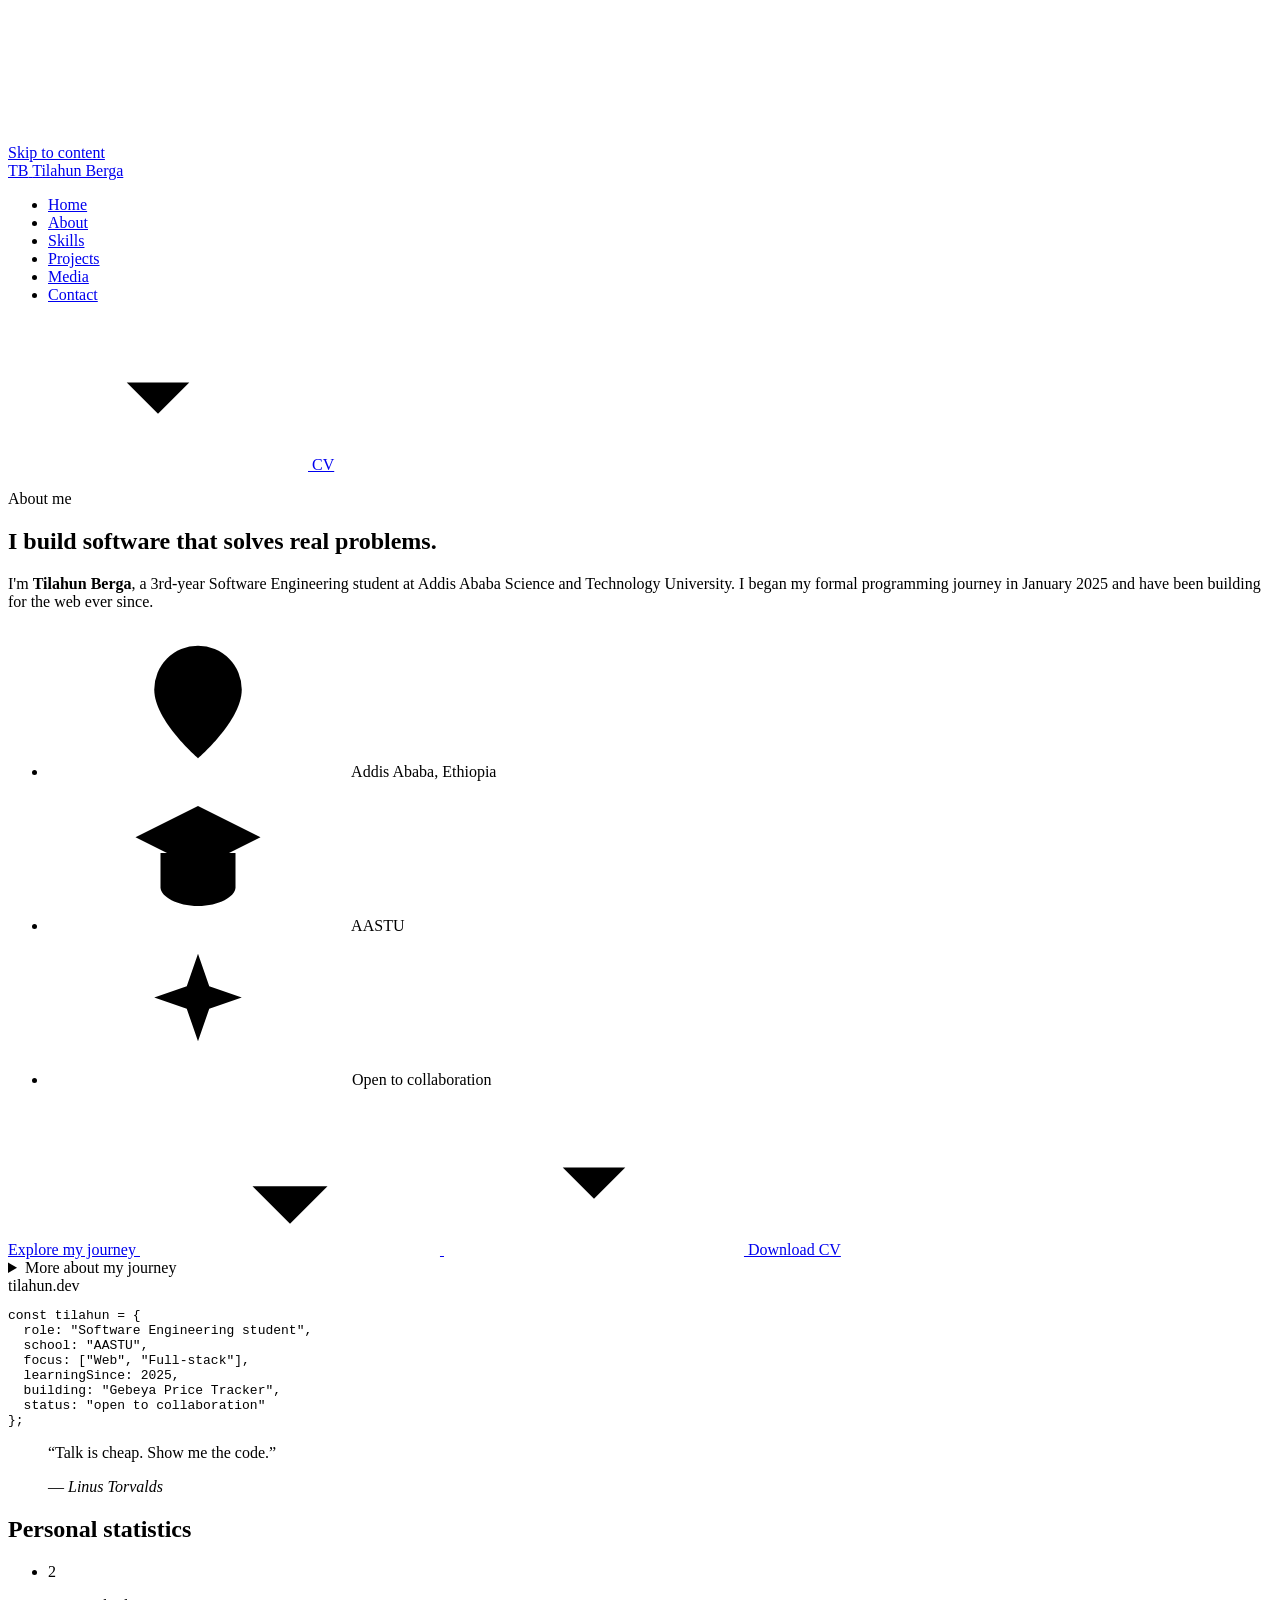
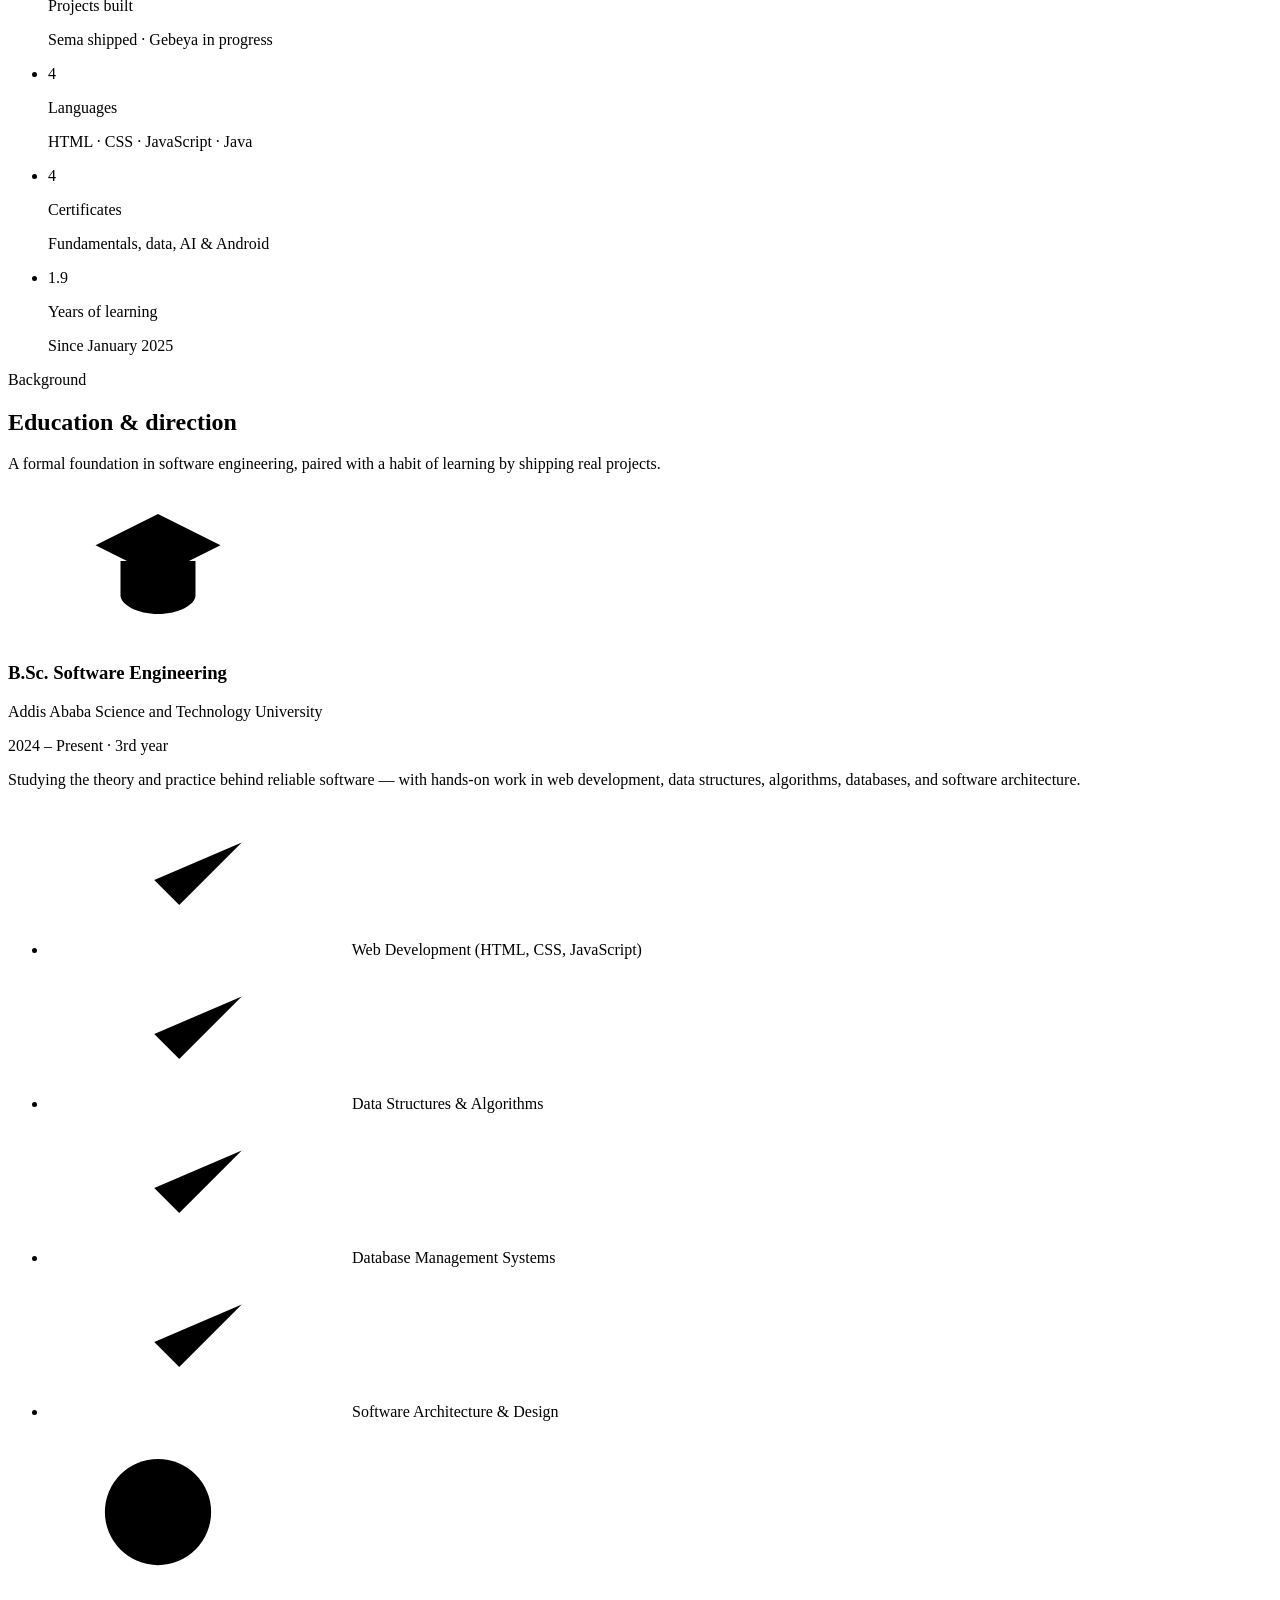
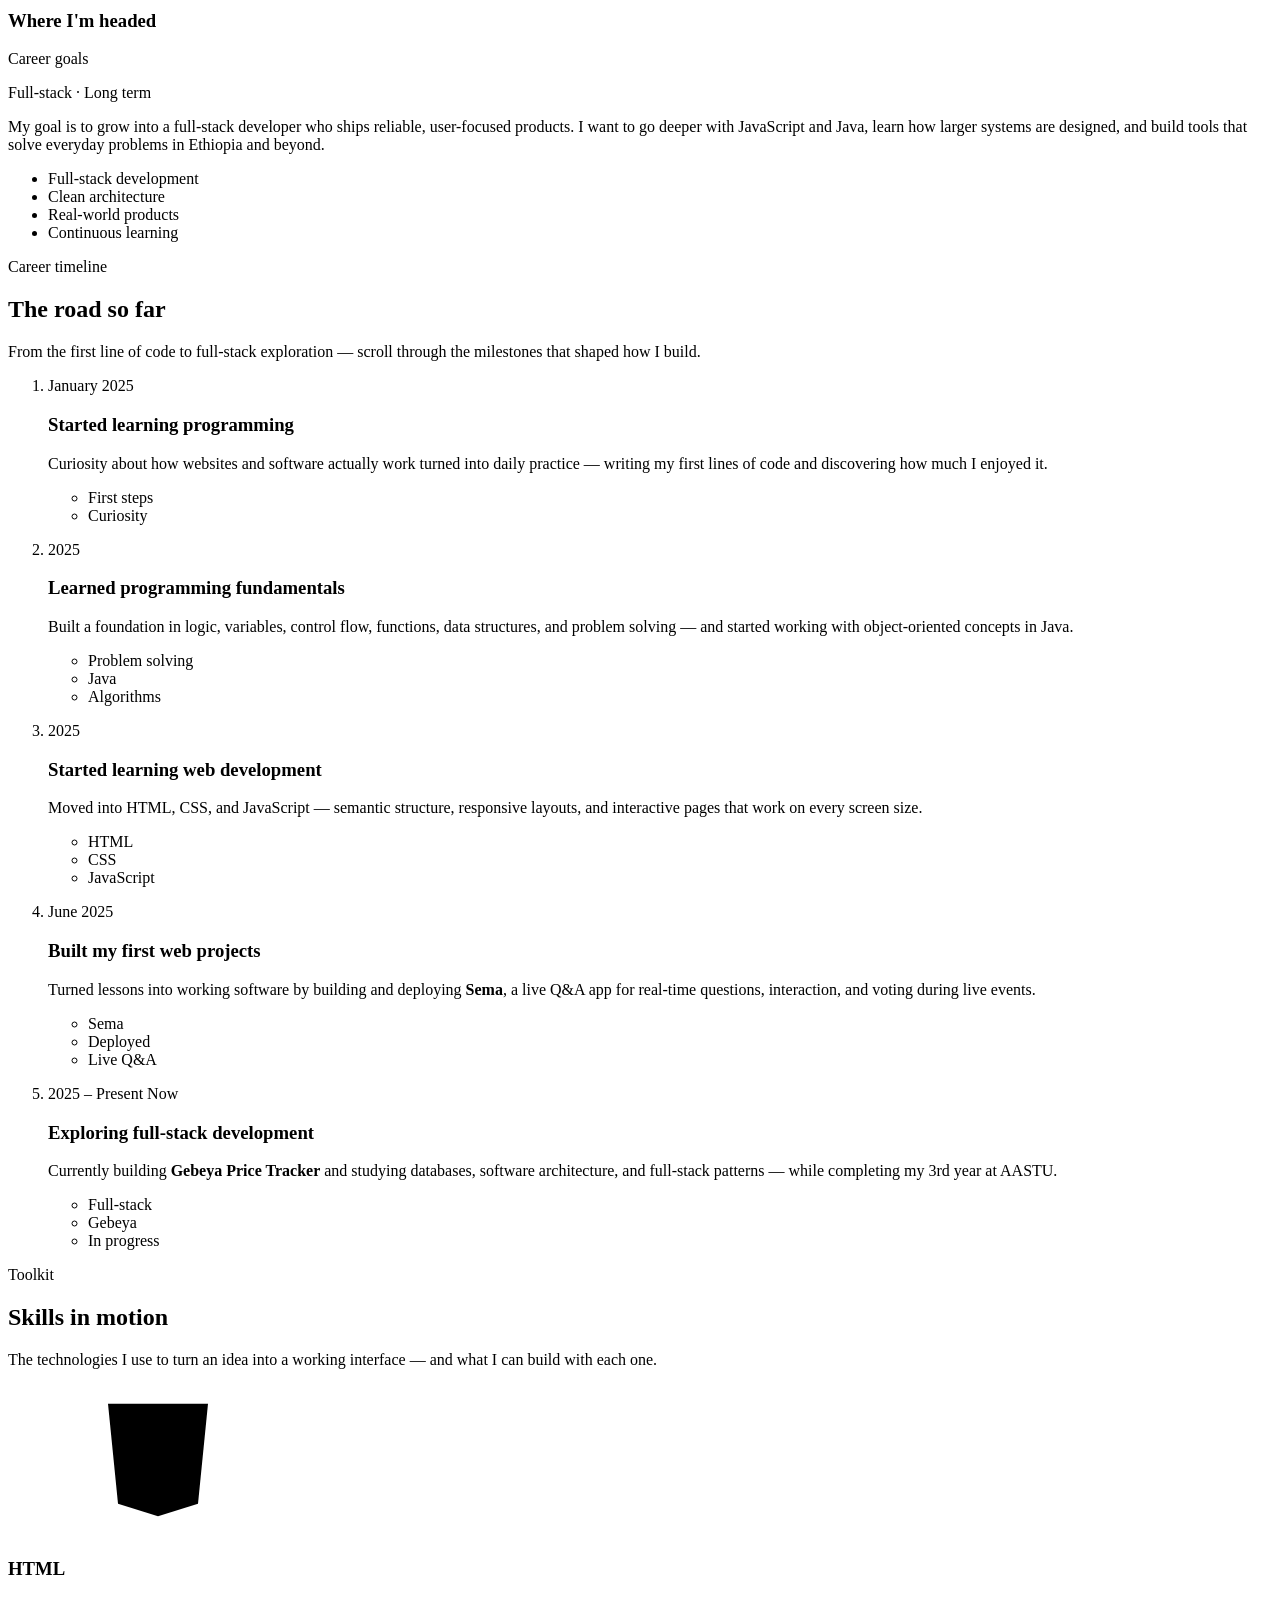
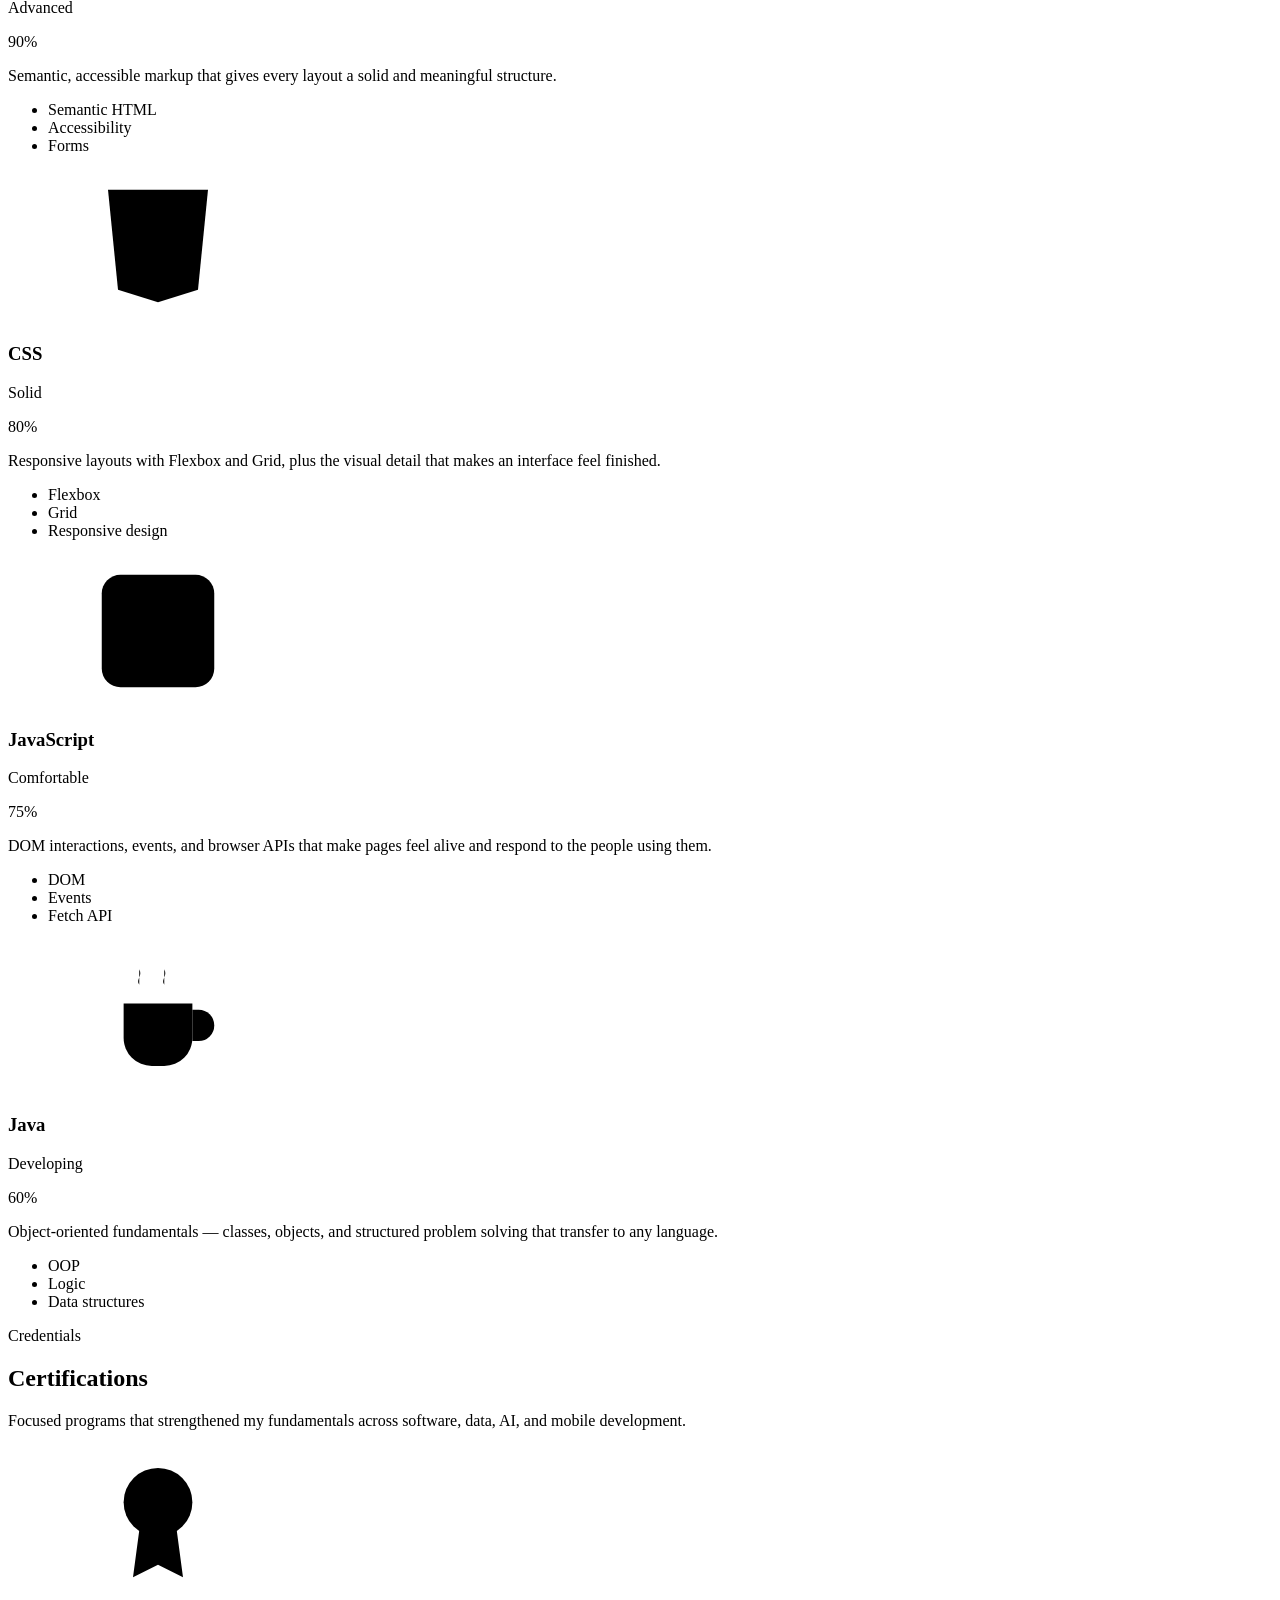
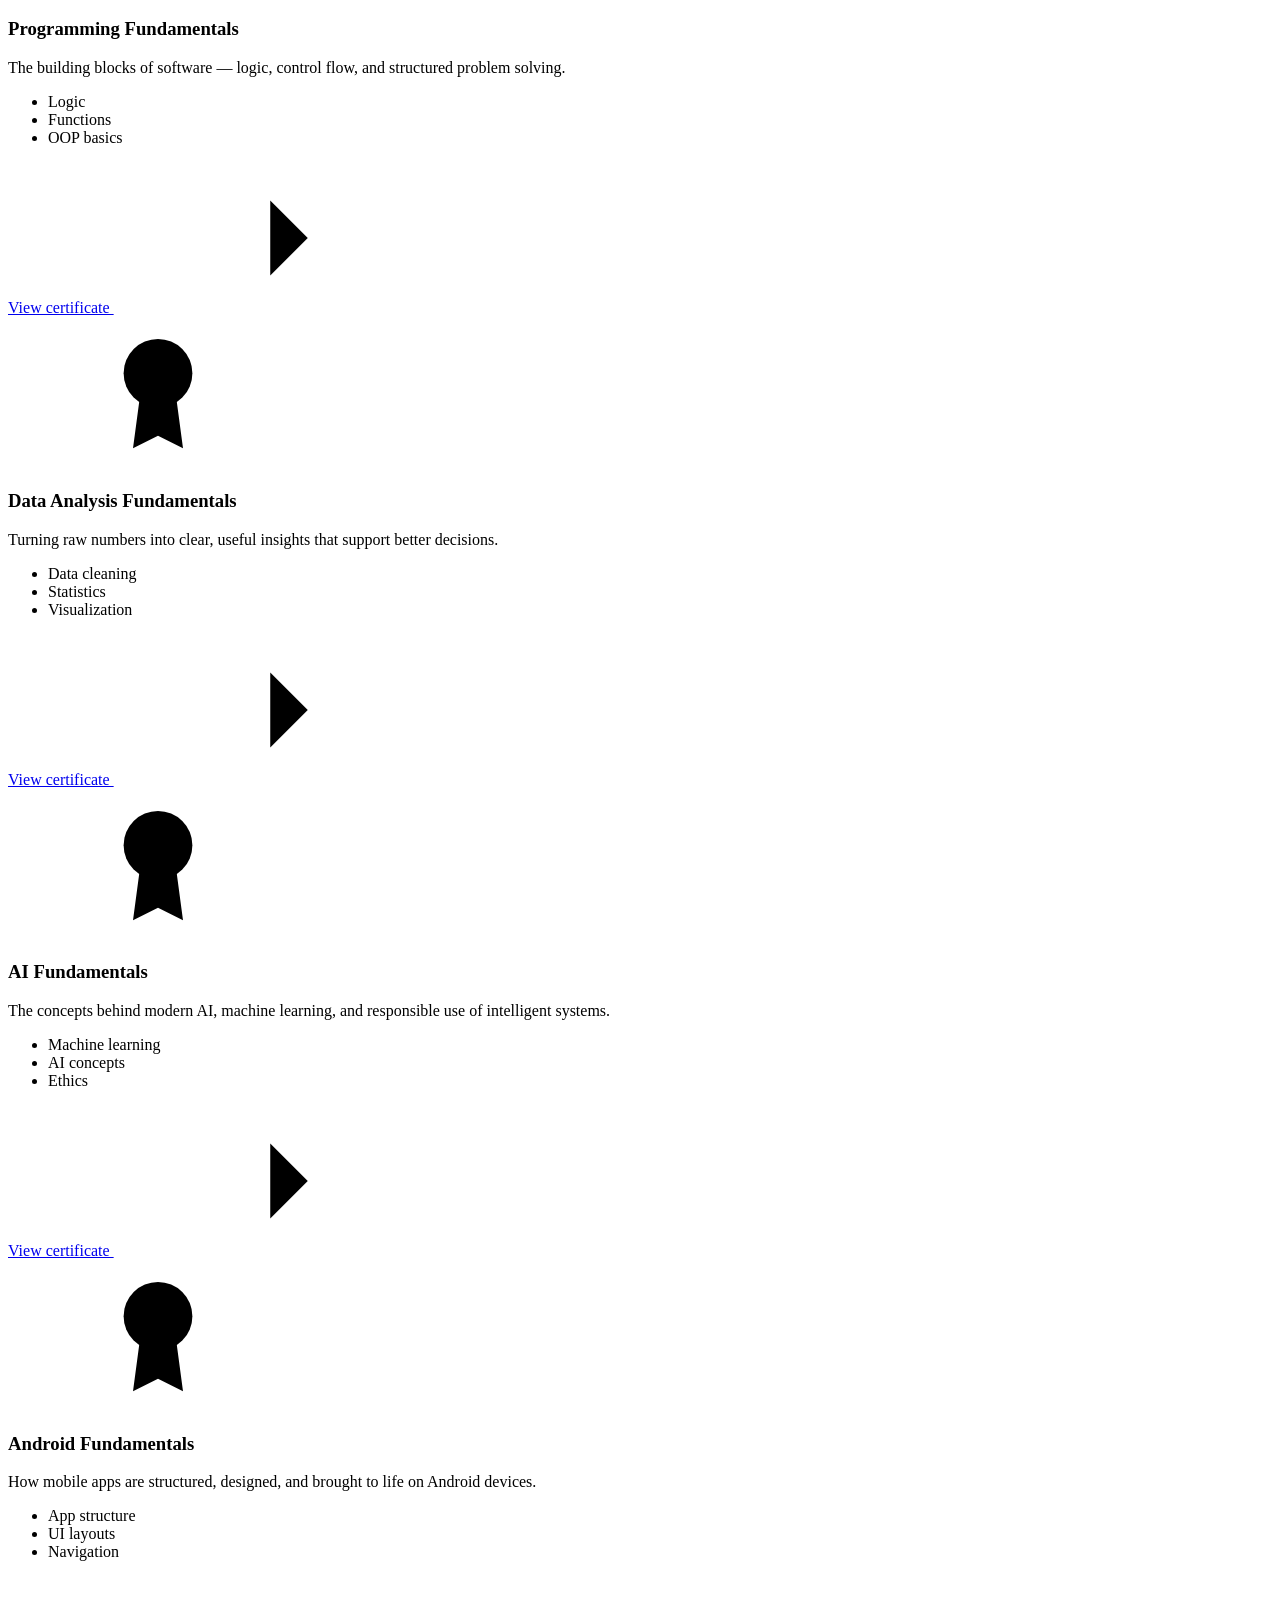
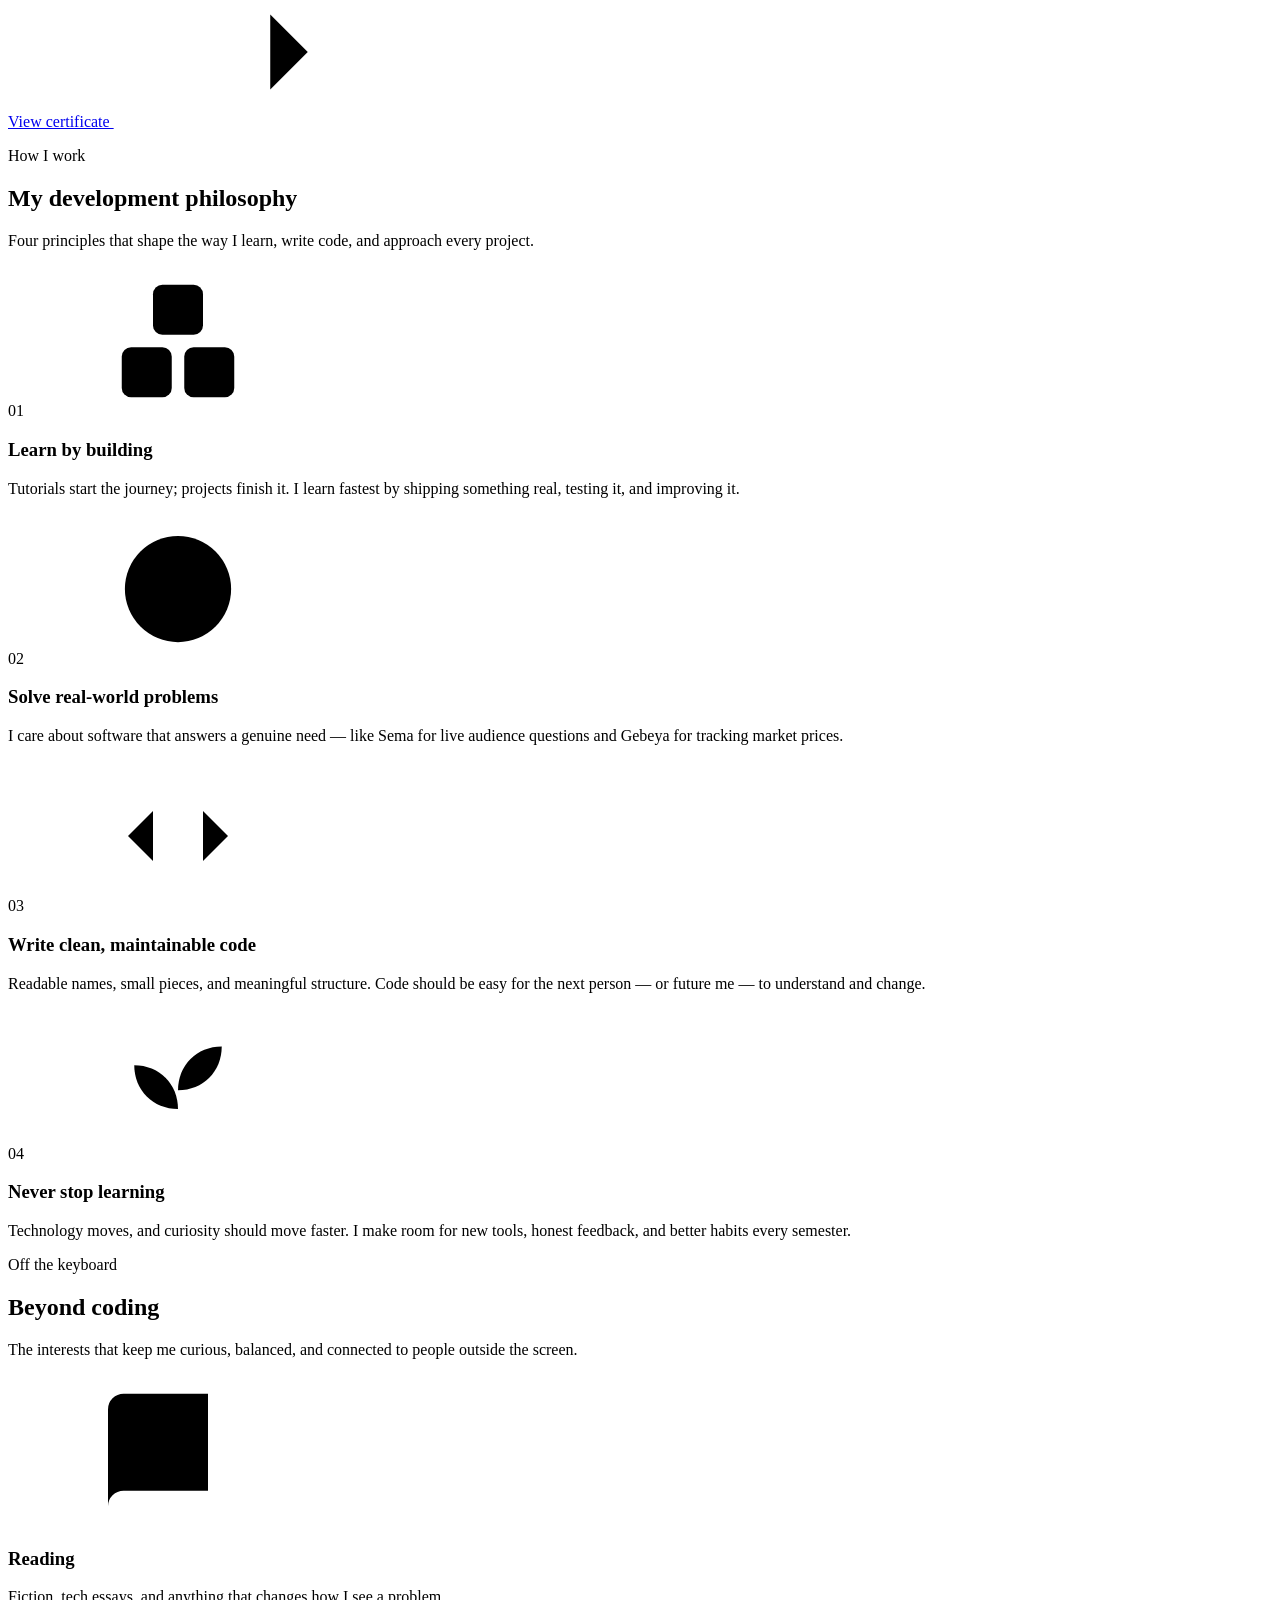
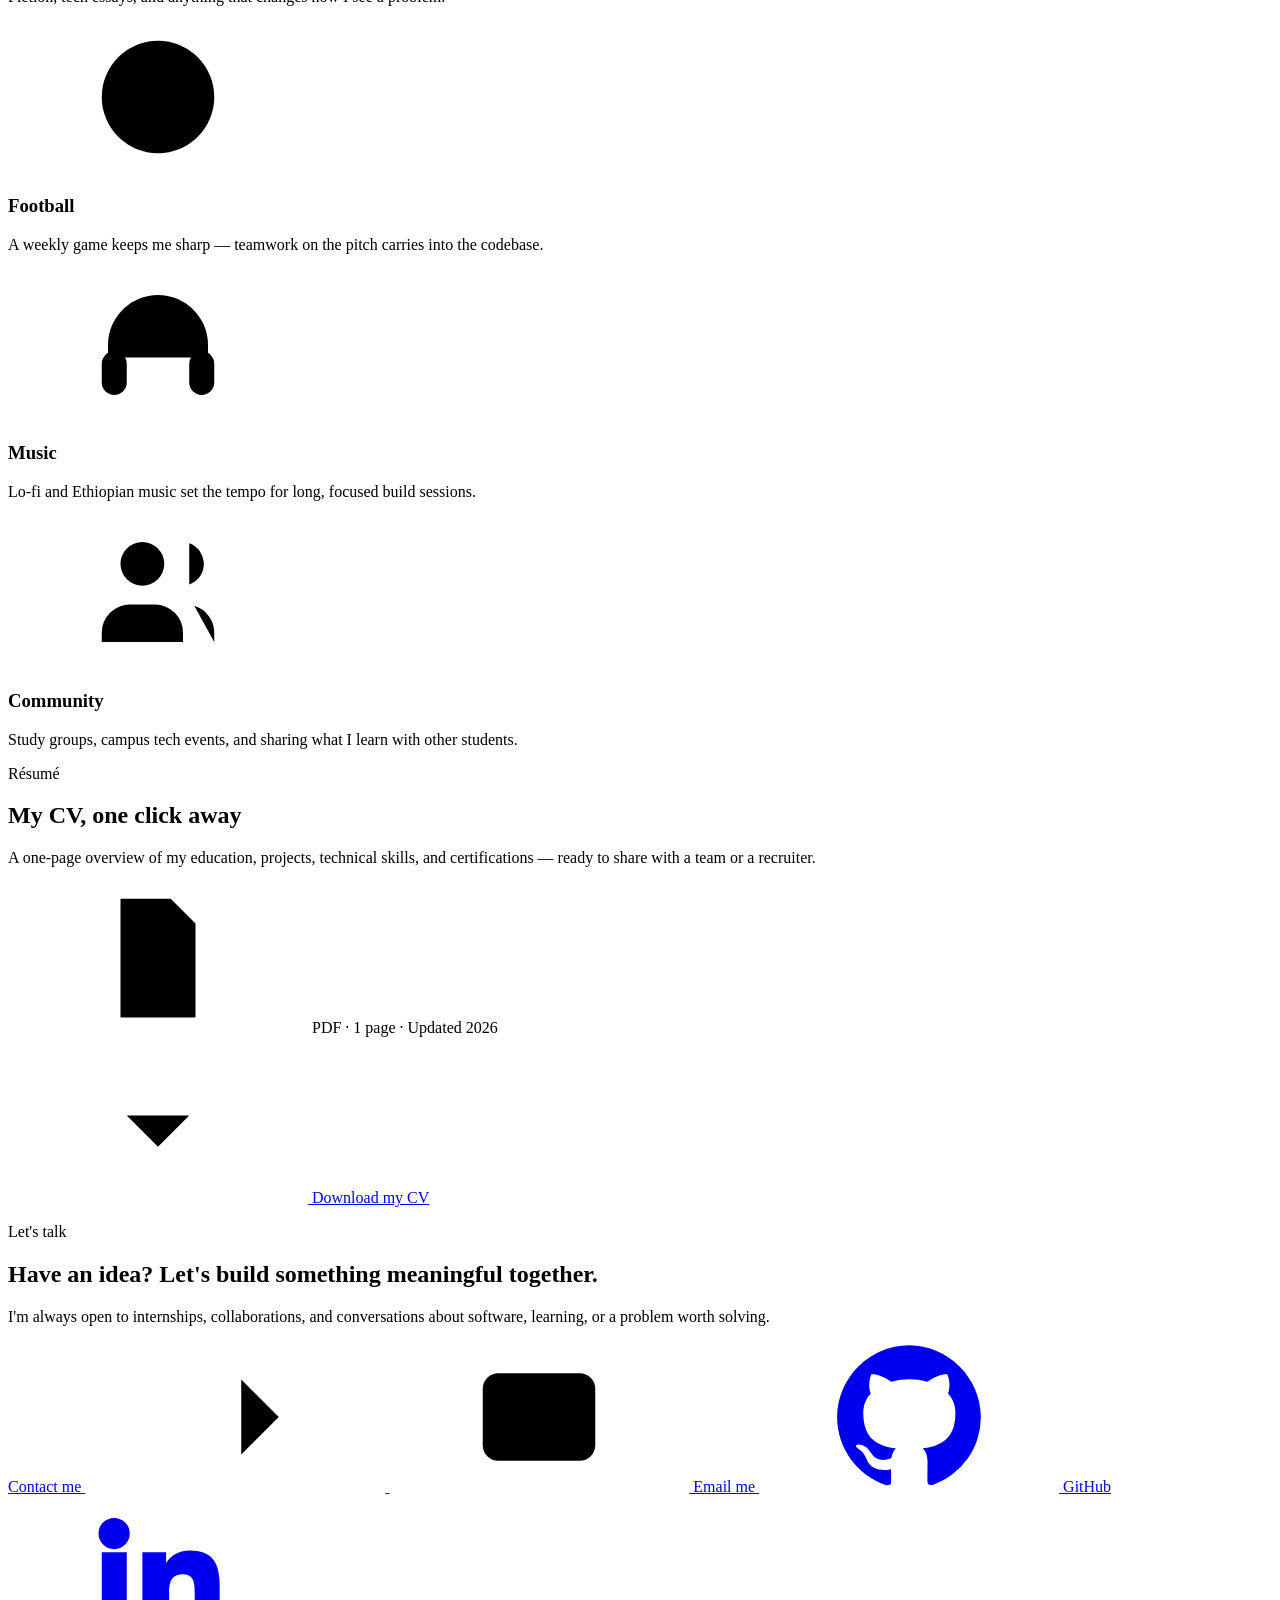
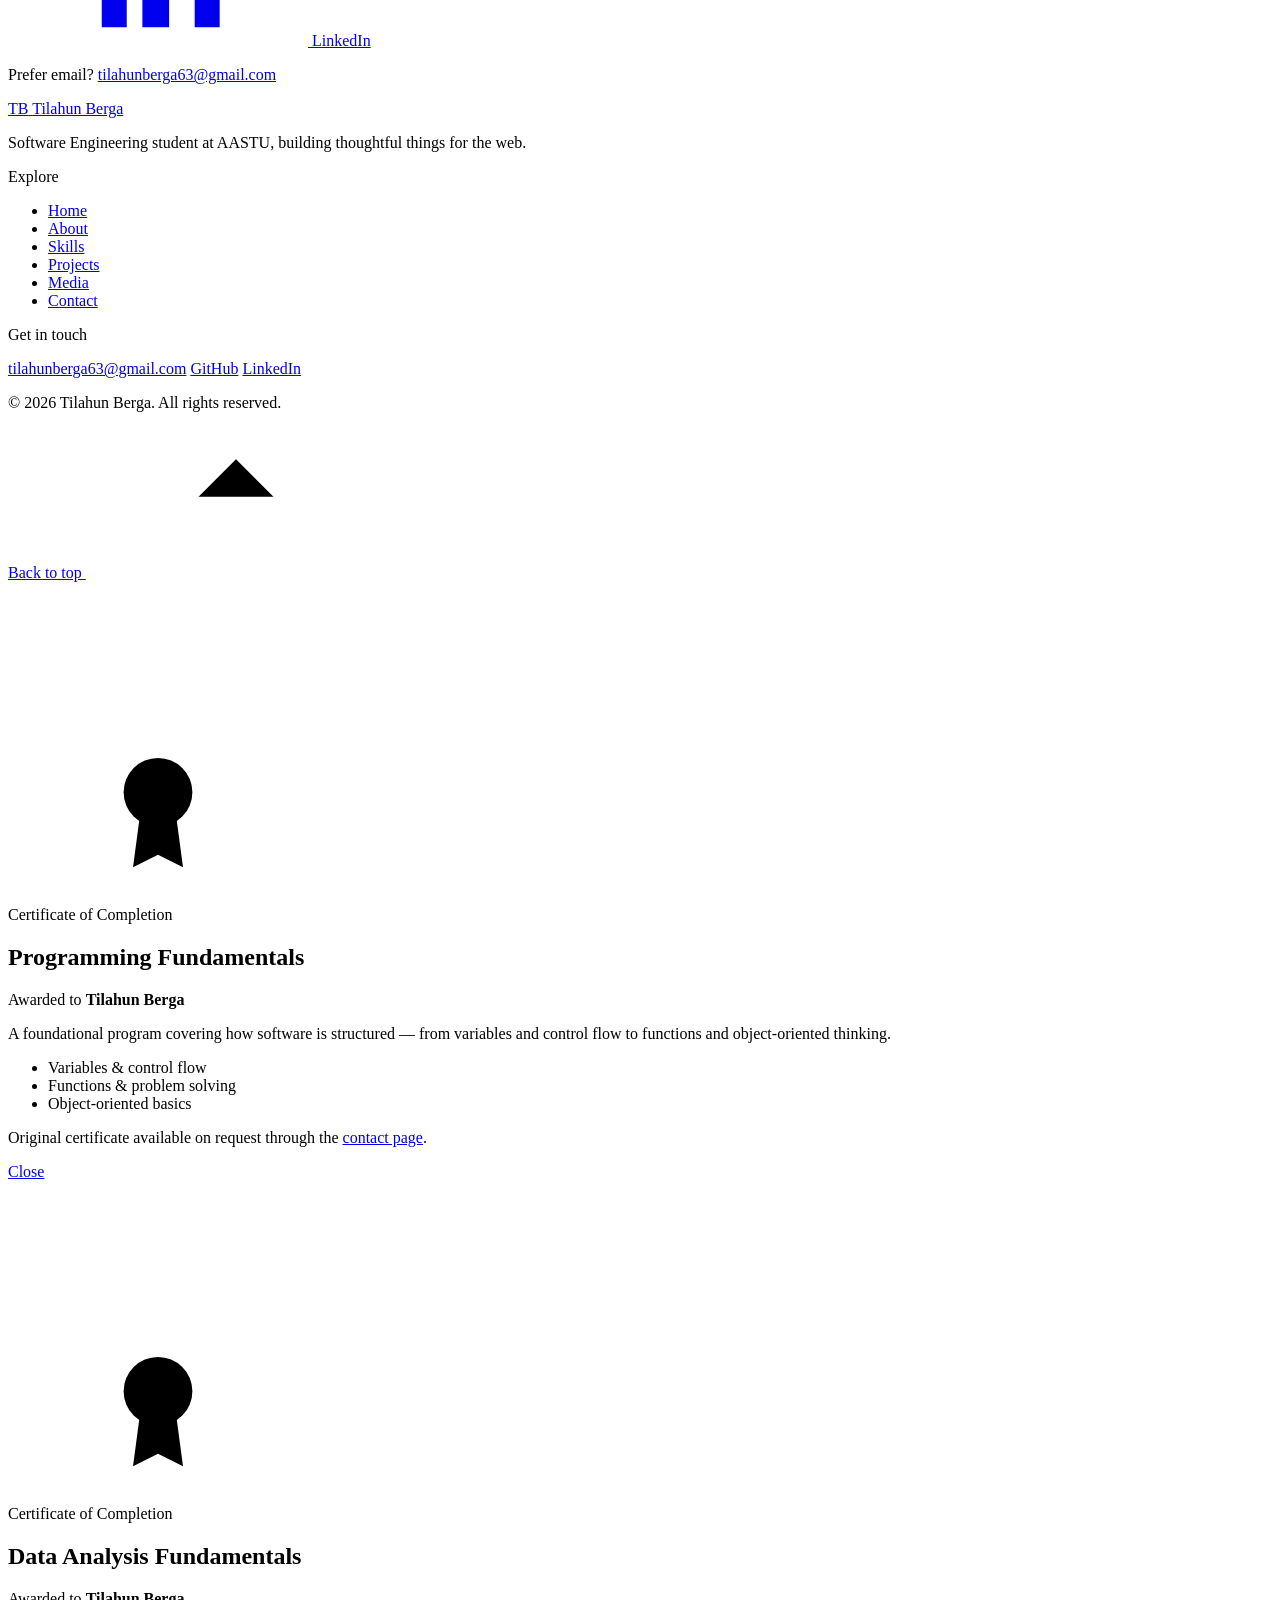
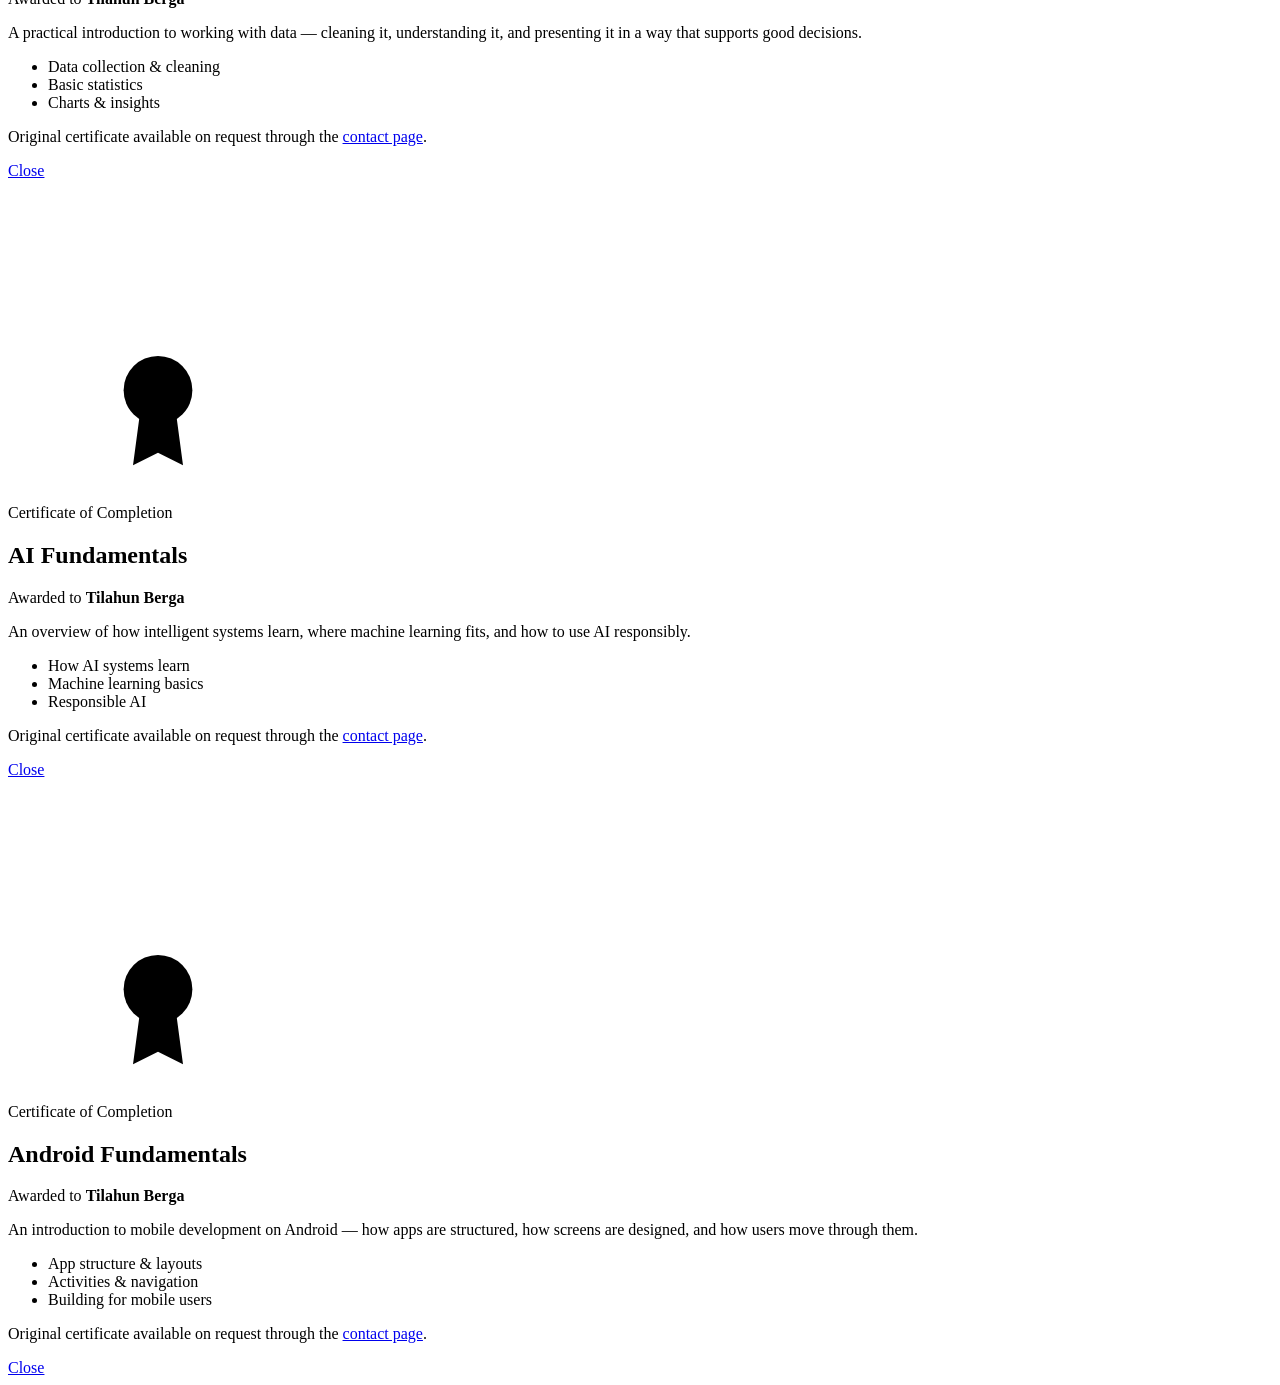
==== commit 387b7c5b: "added the linkedin,email and github links" ====
--- a/about.html
+++ b/about.html
@@ -8,8 +8,6 @@
     <title>About Me - Tilahun Berga</title>
     <link rel="icon" type="image/jpeg" href="favicon.jpg">
     <link rel="stylesheet" href="about.css">
-    <script>document.documentElement.classList.add("js");</script>
-    <script src="about.js" defer></script>
 </head>
 <body id="top">
     <a class="skip-link" href="#main">Skip to content</a>
@@ -145,24 +143,24 @@
         <section class="stats-section" aria-labelledby="stats-title">
             <div class="shell">
                 <h2 class="sr-only" id="stats-title">Personal statistics</h2>
-                <ul class="stats reveal">
+                <ul class="stats">
                     <li class="stat">
-                        <p class="stat-value"><span data-count="2">2</span></p>
+                        <p class="stat-value" style="--target: 2;"><span class="sr-only">2</span></p>
                         <p class="stat-label">Projects built</p>
                         <p class="stat-note">Sema shipped · Gebeya in progress</p>
                     </li>
                     <li class="stat">
-                        <p class="stat-value"><span data-count="4">4</span></p>
+                        <p class="stat-value" style="--target: 4;"><span class="sr-only">4</span></p>
                         <p class="stat-label">Languages</p>
                         <p class="stat-note">HTML · CSS · JavaScript · Java</p>
                     </li>
                     <li class="stat">
-                        <p class="stat-value"><span data-count="4">4</span></p>
+                        <p class="stat-value" style="--target: 4;"><span class="sr-only">4</span></p>
                         <p class="stat-label">Certificates</p>
                         <p class="stat-note">Fundamentals, data, AI &amp; Android</p>
                     </li>
                     <li class="stat">
-                        <p class="stat-value"><span data-count="1.9" data-decimals="1" data-since="2025-01-01">1.9</span></p>
+                        <p class="stat-value stat-value--years"><span class="sr-only">1.9</span></p>
                         <p class="stat-label">Years of learning</p>
                         <p class="stat-note">Since January 2025</p>
                     </li>
@@ -184,7 +182,7 @@
                     </p>
                 </header>
 
-                <div class="background-grid stagger">
+                <div class="background-grid">
                     <article class="info-card reveal">
                         <span class="info-icon" aria-hidden="true">
                             <svg class="icon"><use href="#i-cap"></use></svg>
@@ -356,7 +354,7 @@
                     </p>
                 </header>
 
-                <div class="skill-grid stagger">
+                <div class="skill-grid">
                     <article class="skill-card reveal" style="--level: 90%;">
                         <div class="skill-top">
                             <span class="skill-icon skill-icon-html" aria-hidden="true">
@@ -474,8 +472,8 @@
                     </p>
                 </header>
 
-                <!-- Tip: to link a real PDF, add data-pdf="certificates/your-file.pdf" to a button below. -->
-                <div class="cert-grid stagger">
+                <!-- Each card opens a CSS-only certificate panel via :target. -->
+                <div class="cert-grid">
                     <article class="cert-card reveal">
                         <span class="cert-icon" aria-hidden="true">
                             <svg class="icon"><use href="#i-seal"></use></svg>
@@ -487,10 +485,10 @@
                             <li>Functions</li>
                             <li>OOP basics</li>
                         </ul>
-                        <button class="btn btn-outline cert-btn" type="button" data-cert="cert-programming" aria-haspopup="dialog" aria-controls="cert-dialog">
+                        <a class="btn btn-outline cert-btn" href="#cert-programming" aria-haspopup="dialog" aria-controls="cert-programming">
                             View certificate
                             <svg class="icon" aria-hidden="true"><use href="#i-arrow-right"></use></svg>
-                        </button>
+                        </a>
                     </article>
 
                     <article class="cert-card reveal">
@@ -504,10 +502,10 @@
                             <li>Statistics</li>
                             <li>Visualization</li>
                         </ul>
-                        <button class="btn btn-outline cert-btn" type="button" data-cert="cert-data" aria-haspopup="dialog" aria-controls="cert-dialog">
+                        <a class="btn btn-outline cert-btn" href="#cert-data" aria-haspopup="dialog" aria-controls="cert-data">
                             View certificate
                             <svg class="icon" aria-hidden="true"><use href="#i-arrow-right"></use></svg>
-                        </button>
+                        </a>
                     </article>
 
                     <article class="cert-card reveal">
@@ -521,10 +519,10 @@
                             <li>AI concepts</li>
                             <li>Ethics</li>
                         </ul>
-                        <button class="btn btn-outline cert-btn" type="button" data-cert="cert-ai" aria-haspopup="dialog" aria-controls="cert-dialog">
+                        <a class="btn btn-outline cert-btn" href="#cert-ai" aria-haspopup="dialog" aria-controls="cert-ai">
                             View certificate
                             <svg class="icon" aria-hidden="true"><use href="#i-arrow-right"></use></svg>
-                        </button>
+                        </a>
                     </article>
 
                     <article class="cert-card reveal">
@@ -538,10 +536,10 @@
                             <li>UI layouts</li>
                             <li>Navigation</li>
                         </ul>
-                        <button class="btn btn-outline cert-btn" type="button" data-cert="cert-android" aria-haspopup="dialog" aria-controls="cert-dialog">
+                        <a class="btn btn-outline cert-btn" href="#cert-android" aria-haspopup="dialog" aria-controls="cert-android">
                             View certificate
                             <svg class="icon" aria-hidden="true"><use href="#i-arrow-right"></use></svg>
-                        </button>
+                        </a>
                     </article>
                 </div>
             </div>
@@ -561,7 +559,7 @@
                     </p>
                 </header>
 
-                <div class="philosophy-grid stagger">
+                <div class="philosophy-grid">
                     <article class="principle reveal">
                         <span class="principle-num" aria-hidden="true">01</span>
                         <span class="principle-icon" aria-hidden="true">
@@ -628,7 +626,7 @@
                 </header>
 
                 <!-- Replace these four cards with your own hobbies and photos whenever you like. -->
-                <div class="hobby-grid stagger">
+                <div class="hobby-grid">
                     <article class="hobby-card reveal">
                         <div class="hobby-art art-read" aria-hidden="true">
                             <svg class="icon"><use href="#i-book"></use></svg>
@@ -776,91 +774,153 @@
         </div>
     </footer>
 
-    <!-- Certificate detail templates, opened in the dialog below -->
-    <template id="cert-programming">
-        <h2 class="cert-title">Programming Fundamentals</h2>
-        <p class="cert-awarded">Awarded to <strong>Tilahun Berga</strong></p>
-        <p class="cert-copy">
-            A foundational program covering how software is structured — from variables and
-            control flow to functions and object-oriented thinking.
-        </p>
-        <ul class="cert-topics">
-            <li>Variables &amp; control flow</li>
-            <li>Functions &amp; problem solving</li>
-            <li>Object-oriented basics</li>
-        </ul>
-    </template>
-
-    <template id="cert-data">
-        <h2 class="cert-title">Data Analysis Fundamentals</h2>
-        <p class="cert-awarded">Awarded to <strong>Tilahun Berga</strong></p>
-        <p class="cert-copy">
-            A practical introduction to working with data — cleaning it, understanding it,
-            and presenting it in a way that supports good decisions.
-        </p>
-        <ul class="cert-topics">
-            <li>Data collection &amp; cleaning</li>
-            <li>Basic statistics</li>
-            <li>Charts &amp; insights</li>
-        </ul>
-    </template>
-
-    <template id="cert-ai">
-        <h2 class="cert-title">AI Fundamentals</h2>
-        <p class="cert-awarded">Awarded to <strong>Tilahun Berga</strong></p>
-        <p class="cert-copy">
-            An overview of how intelligent systems learn, where machine learning fits, and
-            how to use AI responsibly.
-        </p>
-        <ul class="cert-topics">
-            <li>How AI systems learn</li>
-            <li>Machine learning basics</li>
-            <li>Responsible AI</li>
-        </ul>
-    </template>
-
-    <template id="cert-android">
-        <h2 class="cert-title">Android Fundamentals</h2>
-        <p class="cert-awarded">Awarded to <strong>Tilahun Berga</strong></p>
-        <p class="cert-copy">
-            An introduction to mobile development on Android — how apps are structured,
-            how screens are designed, and how users move through them.
-        </p>
-        <ul class="cert-topics">
-            <li>App structure &amp; layouts</li>
-            <li>Activities &amp; navigation</li>
-            <li>Building for mobile users</li>
-        </ul>
-    </template>
-
-    <dialog class="cert-dialog" id="cert-dialog" aria-label="Certificate details">
-        <button class="dialog-close" type="button" data-close aria-label="Close certificate details">
-            <svg class="icon" aria-hidden="true"><use href="#i-close"></use></svg>
-        </button>
-
-        <div class="cert-sheet">
-            <div class="cert-sheet-head">
-                <span class="cert-seal" aria-hidden="true">
-                    <svg class="icon"><use href="#i-seal"></use></svg>
-                </span>
-                <p>Certificate of Completion</p>
-            </div>
-
-            <div class="cert-sheet-body" data-cert-content></div>
-
-            <p class="cert-footnote">
-                Original certificate available on request through the
-                <a href="contact.html">contact page</a>.
-            </p>
-
-            <div class="cert-actions">
-                <a class="btn btn-primary" data-cert-pdf href="#" target="_blank" rel="noopener" hidden>
-                    Open certificate PDF
-                    <svg class="icon" aria-hidden="true"><use href="#i-external"></use></svg>
-                </a>
-                <button class="btn btn-outline" type="button" data-close>Close</button>
+    <!-- CSS-only certificate details, opened with :target -->
+    <div class="cert-modal" id="cert-programming" role="dialog" aria-modal="true" aria-labelledby="cert-programming-title">
+        <a class="cert-modal-backdrop" href="#certifications" aria-label="Close certificate details"></a>
+        <div class="cert-modal-panel">
+            <a class="cert-modal-close" href="#certifications" aria-label="Close certificate details">
+                <svg class="icon" aria-hidden="true"><use href="#i-close"></use></svg>
+            </a>
+            <div class="cert-sheet">
+                <div class="cert-sheet-head">
+                    <span class="cert-seal" aria-hidden="true">
+                        <svg class="icon"><use href="#i-seal"></use></svg>
+                    </span>
+                    <p>Certificate of Completion</p>
+                </div>
+                <div class="cert-sheet-body">
+                    <h2 class="cert-title" id="cert-programming-title">Programming Fundamentals</h2>
+                    <p class="cert-awarded">Awarded to <strong>Tilahun Berga</strong></p>
+                    <p class="cert-copy">
+                        A foundational program covering how software is structured — from variables and
+                        control flow to functions and object-oriented thinking.
+                    </p>
+                    <ul class="cert-topics">
+                        <li>Variables &amp; control flow</li>
+                        <li>Functions &amp; problem solving</li>
+                        <li>Object-oriented basics</li>
+                    </ul>
+                </div>
+                <p class="cert-footnote">
+                    Original certificate available on request through the
+                    <a href="contact.html">contact page</a>.
+                </p>
+                <div class="cert-actions">
+                    <a class="btn btn-outline" href="#certifications">Close</a>
+                </div>
             </div>
         </div>
-    </dialog>
+    </div>
+
+    <div class="cert-modal" id="cert-data" role="dialog" aria-modal="true" aria-labelledby="cert-data-title">
+        <a class="cert-modal-backdrop" href="#certifications" aria-label="Close certificate details"></a>
+        <div class="cert-modal-panel">
+            <a class="cert-modal-close" href="#certifications" aria-label="Close certificate details">
+                <svg class="icon" aria-hidden="true"><use href="#i-close"></use></svg>
+            </a>
+            <div class="cert-sheet">
+                <div class="cert-sheet-head">
+                    <span class="cert-seal" aria-hidden="true">
+                        <svg class="icon"><use href="#i-seal"></use></svg>
+                    </span>
+                    <p>Certificate of Completion</p>
+                </div>
+                <div class="cert-sheet-body">
+                    <h2 class="cert-title" id="cert-data-title">Data Analysis Fundamentals</h2>
+                    <p class="cert-awarded">Awarded to <strong>Tilahun Berga</strong></p>
+                    <p class="cert-copy">
+                        A practical introduction to working with data — cleaning it, understanding it,
+                        and presenting it in a way that supports good decisions.
+                    </p>
+                    <ul class="cert-topics">
+                        <li>Data collection &amp; cleaning</li>
+                        <li>Basic statistics</li>
+                        <li>Charts &amp; insights</li>
+                    </ul>
+                </div>
+                <p class="cert-footnote">
+                    Original certificate available on request through the
+                    <a href="contact.html">contact page</a>.
+                </p>
+                <div class="cert-actions">
+                    <a class="btn btn-outline" href="#certifications">Close</a>
+                </div>
+            </div>
+        </div>
+    </div>
+
+    <div class="cert-modal" id="cert-ai" role="dialog" aria-modal="true" aria-labelledby="cert-ai-title">
+        <a class="cert-modal-backdrop" href="#certifications" aria-label="Close certificate details"></a>
+        <div class="cert-modal-panel">
+            <a class="cert-modal-close" href="#certifications" aria-label="Close certificate details">
+                <svg class="icon" aria-hidden="true"><use href="#i-close"></use></svg>
+            </a>
+            <div class="cert-sheet">
+                <div class="cert-sheet-head">
+                    <span class="cert-seal" aria-hidden="true">
+                        <svg class="icon"><use href="#i-seal"></use></svg>
+                    </span>
+                    <p>Certificate of Completion</p>
+                </div>
+                <div class="cert-sheet-body">
+                    <h2 class="cert-title" id="cert-ai-title">AI Fundamentals</h2>
+                    <p class="cert-awarded">Awarded to <strong>Tilahun Berga</strong></p>
+                    <p class="cert-copy">
+                        An overview of how intelligent systems learn, where machine learning fits, and
+                        how to use AI responsibly.
+                    </p>
+                    <ul class="cert-topics">
+                        <li>How AI systems learn</li>
+                        <li>Machine learning basics</li>
+                        <li>Responsible AI</li>
+                    </ul>
+                </div>
+                <p class="cert-footnote">
+                    Original certificate available on request through the
+                    <a href="contact.html">contact page</a>.
+                </p>
+                <div class="cert-actions">
+                    <a class="btn btn-outline" href="#certifications">Close</a>
+                </div>
+            </div>
+        </div>
+    </div>
+
+    <div class="cert-modal" id="cert-android" role="dialog" aria-modal="true" aria-labelledby="cert-android-title">
+        <a class="cert-modal-backdrop" href="#certifications" aria-label="Close certificate details"></a>
+        <div class="cert-modal-panel">
+            <a class="cert-modal-close" href="#certifications" aria-label="Close certificate details">
+                <svg class="icon" aria-hidden="true"><use href="#i-close"></use></svg>
+            </a>
+            <div class="cert-sheet">
+                <div class="cert-sheet-head">
+                    <span class="cert-seal" aria-hidden="true">
+                        <svg class="icon"><use href="#i-seal"></use></svg>
+                    </span>
+                    <p>Certificate of Completion</p>
+                </div>
+                <div class="cert-sheet-body">
+                    <h2 class="cert-title" id="cert-android-title">Android Fundamentals</h2>
+                    <p class="cert-awarded">Awarded to <strong>Tilahun Berga</strong></p>
+                    <p class="cert-copy">
+                        An introduction to mobile development on Android — how apps are structured,
+                        how screens are designed, and how users move through them.
+                    </p>
+                    <ul class="cert-topics">
+                        <li>App structure &amp; layouts</li>
+                        <li>Activities &amp; navigation</li>
+                        <li>Building for mobile users</li>
+                    </ul>
+                </div>
+                <p class="cert-footnote">
+                    Original certificate available on request through the
+                    <a href="contact.html">contact page</a>.
+                </p>
+                <div class="cert-actions">
+                    <a class="btn btn-outline" href="#certifications">Close</a>
+                </div>
+            </div>
+        </div>
+    </div>
 </body>
 </html>
